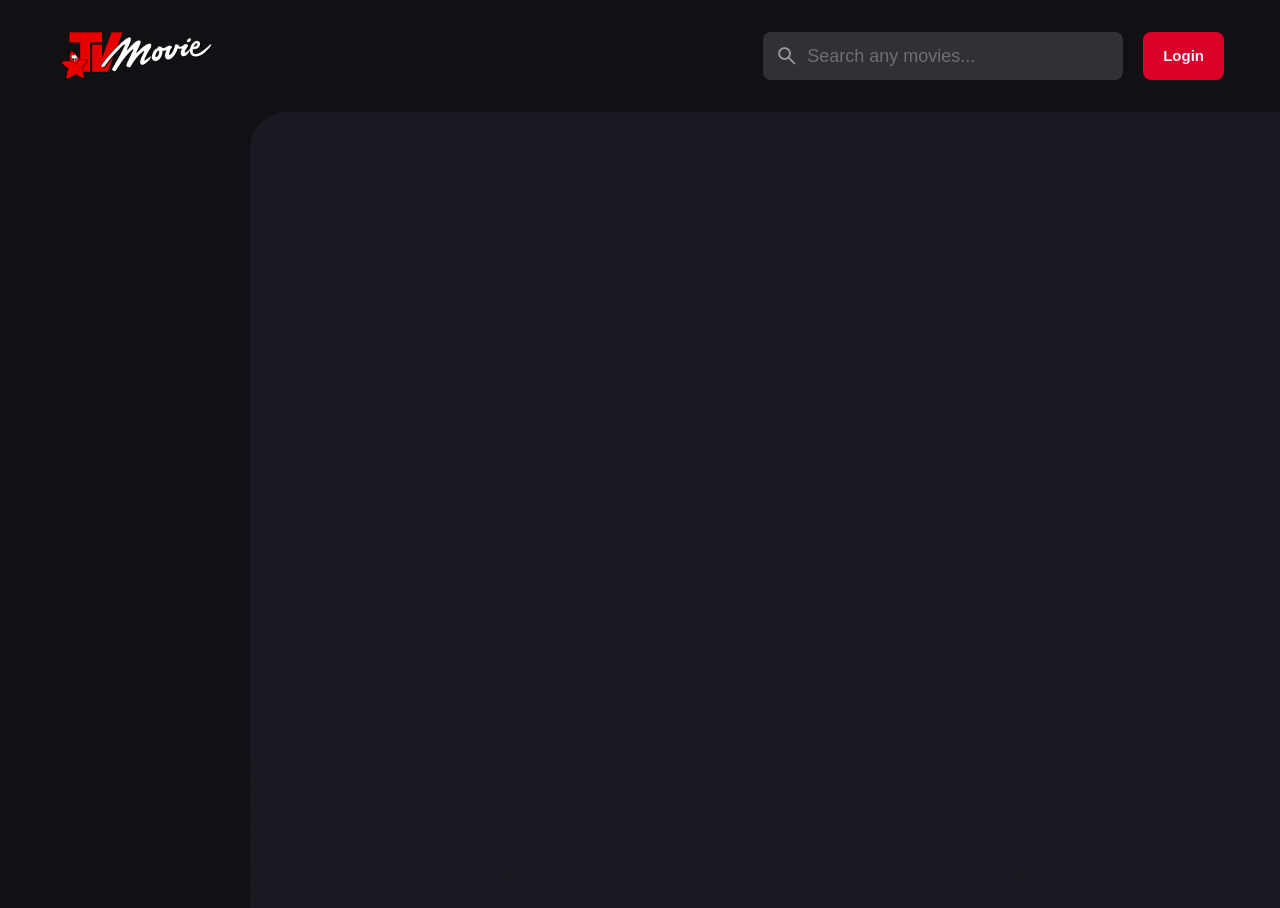
==== public/index.html @ 5474b7fa "Add files via upload" ====
<!DOCTYPE html>
<html lang="en">

<head>
  <meta charset="UTF-8" />
  <meta name="viewport" content="width=device-width, initial-scale=1.0" />
  <title>TV Movie</title>
  <meta name="title" content="Tvflix" />
  <meta name="description" content="Tvflix is a popular movie app." />
  <link rel="shortcut icon" href="./assets/images/tv movie.png" type="image/svg+xml" />
  <link rel="stylesheet" href="./assets/css/style.css" />
  <link rel="stylesheet" href="./assets/css/auth.css" />
  <script src="./assets/js/global.js" defer></script>
  <script src="./assets/js/index.js" type="module"></script>
  <script src="./assets/js/auth.js" type="module"></script>
</head>

<body>
  <!-- Header -->
  <header class="header">
    <a href="./index.html" class="logo">
      <img src="./assets/images/logo2.png" width="140" height="32" alt="Tvflix home" />
    </a>

    <div class="search-box" search-box>
      <div class="search-wrapper" search-wrapper>
        <input type="text" name="search" placeholder="Search any movies..." class="search-field"
          aria-label="search movies" autocomplete="off" search-field />

        <img src="./assets/images/search.png" width="24" height="24" alt="search" class="leading-icon" />
      </div>

      <button class="search-btn" search-toggler>
        <img src="./assets/images/close.png" width="24" height="24" alt="close search box" />
      </button>
    </div>

    <button class="search-btn" search-toggler menu-close>
      <img src="./assets/images/search.png" width="24" height="24" alt="open search box" />
    </button>

    <div class="auth-nav" auth-nav></div>

    <button class="menu-btn" menu-btn menu-toggler>
      <img src="./assets/images/menu.png" class="menu" width="24" height="24" alt="open menu" />
      <img src="./assets/images/menu-close.png" width="24" height="24" alt="close menu" class="close" />
    </button>
  </header>

  <main>
    <!-- Sidebar -->
    <nav class="sidebar" sidebar></nav>

    <div class="overlay" overlay menu-toggler></div>

    <article class="container" page-content></article>

  </main>

</body>

</html>
---- public/assets/css/style.css ----
/* #CUSTOM PROPERTY  */

:root {
  /* Colors */
  --background: hsla(220, 17%, 7%, 1);
  --banner-background: hsla(250, 6%, 20%, 1);
  --white-alpha-20: hsla(0, 0%, 100%, 0.2);
  --on-background: hsla(220, 100%, 95%, 1);
  --on-surface: hsla(250, 100%, 95%, 1);
  --on-surface-variant: hsla(250, 1%, 44%, 1);
  --primary: hsla(349, 100%, 43%, 1);
  --primary-variant: hsla(349, 69%, 51%, 1);
  --rating-color: hsla(44, 100%, 49%, 1);
  --surface: hsla(250, 13%, 11%, 1);
  --text-color: hsla(250, 2%, 59%, 1);
  --white: hsla(0, 0%, 100%, 1);

  /* Gradient Colors */
  --banner-overlay: 90deg, hsl(220, 17%, 7%) 0%, hsla(220, 17%, 7%, 0.5) 100%;
  --bottom-overlay: 180deg, hsla(250, 13%, 11%, 0), hsla(250, 13%, 11%, 1);

  /* Typography */

  /* font-family */
  --ff-dm-sans: "DM Sans", sans-serif;

  /* font Size */
  --fs-heading: 4rem;
  --fs-title-lg: 2.6rem;
  --fs-title: 2rem;
  --fs-body: 1.8rem;
  --fs-button: 1.5rem;
  --fs-label: 1.4rem;

  /* font-weight */
  --weight-bold: 700;

  /* Shadows */
  --shadow-1: 0 1px 4px hsla(0, 0%, 0%, 0.75);
  --shadow-2: 0 2px 4px hsla(350, 100%, 43%, 0.3);

  /* Border Radius */
  --radius-4: 4px;
  --radius-8: 8px;
  --radius-16: 16px;
  --radius-24: 24px;
  --radius-36: 36px;

  /* Transition */
  --transition-short: 250ms ease;
  --transition-long: 500ms ease;
}

/*-----------------------------------*\
  #RESET
\*-----------------------------------*/

*,
*::before,
*::after {
  margin: 0;
  padding: 0;
  box-sizing: border-box;
}

li {
  list-style: none;
}

a,
img,
span,
iframe,
button {
  display: block;
}

a {
  color: inherit;
  text-decoration: none;
}

img {
  height: auto;
}

input,
button {
  background: none;
  border: none;
  font: inherit;
  color: inherit;
}

input {
  width: 100%;
}

button {
  text-align: left;
  cursor: pointer;
}

html {
  font-family: var(--ff-dm-sans);
  font-size: 10px;
  scroll-behavior: smooth;
}

body {
  background-color: var(--background);
  color: var(--on-background);
  font-size: var(--fs-body);
  line-height: 1.5;
}

:focus-visible {
  outline-color: var(--primary-variant);
}

::-webkit-scrollbar {
  width: 8px;
  height: 8px;
}

::-webkit-scrollbar-thumb {
  background-color: var(--banner-background);
  border-radius: var(--radius-8);
}

/*-----------------------------------*\
  #REUSED STYLE
\*-----------------------------------*/

.search-wrapper::before,
.load-more::before {
  content: "";
  width: 20px;
  height: 20px;
  border: 3px solid var(--white);
  border-radius: var(--radius-24);
  border-inline-end-color: transparent;
  animation: loading 500ms linear infinite;
  display: none;
}

.search-wrapper::before {
  position: absolute;
  top: 14px;
  right: 12px;
}

.search-wrapper.searching::before {
  display: block;
}

.load-more {
  background-color: var(--primary-variant);
  margin-inline: auto;
  margin-block: 36px 60px;
}

.load-more:is(:hover, :focus-visible) {
  --primary-variant: hsla(350, 67%, 39%, 1);
}

.load-more.loading::before {
  display: block;
}

@keyframes loading {
  0% {
    transform: rotate(0);
  }
  100% {
    transform: rotate(1turn);
  }
}

.heading,
.title-large,
.title {
  font-weight: var(--weight-bold);
  letter-spacing: 0.5px;
}

.title {
  font-size: var(--fs-title);
}

.heading {
  color: var(--white);
  font-size: var(--fs-heading);
  line-height: 1.2;
}

.title-large {
  font-size: var(--fs-title-lg);
}

.img-cover {
  width: 100%;
  height: 100%;
  object-fit: cover;
}

.meta-list {
  display: flex;
  flex-wrap: wrap;
  justify-content: flex-start;
  align-items: center;
  gap: 12px;
}

.meta-item {
  display: flex;
  align-items: center;
  gap: 4px;
}

.btn {
  color: var(--white);
  font-size: var(--fs-button);
  font-weight: var(--weight-bold);
  max-width: max-content;
  display: flex;
  align-items: center;
  gap: 12px;
  padding-block: 12px;
  padding-inline: 20px 24px;
  border-radius: var(--radius-8);
  transition: var(--transition-short);
}

.card-badge {
  background-color: var(--banner-background);
  color: var(--white);
  font-size: var(--fs-label);
  font-weight: var(--weight-bold);
  padding-inline: 6px;
  border-radius: var(--radius-4);
}

.poster-box {
  background-image: url(../images/poster-bg-icon.png);
  aspect-ratio: 2/3;
}

.poster-box,
.video-card {
  background-repeat: no-repeat;
  background-size: 50px;
  background-position: center;
  background-color: var(--banner-background);
  border-radius: var(--radius-16);
  overflow: hidden;
}

.title-wrapper {
  margin-block-end: 24px;
}

.slider-list {
  margin-inline: -20px;
  overflow-x: overlay;
  padding-block-end: 16px;
  margin-block-end: -16px;
}

.slider-list::-webkit-scrollbar-thumb {
  background-color: transparent;
}

.slider-list:is(:hover, :focus-within)::-webkit-scrollbar-thumb {
  background-color: var(--banner-background);
}

.slider-list::-webkit-scrollbar-button {
  width: 20px;
}

.slider-list .slider-inner {
  position: relative;
  display: flex;
  gap: 16px;
}

.slider-list .slider-inner::before,
.slider-list .slider-inner::after {
  content: "";
  min-width: 4px;
}

.separator {
  width: 4px;
  height: 4px;
  background-color: var(--white-alpha-20);
  border-radius: var(--radius-8);
}

.video-card {
  background-image: url("../images/video-bg-icon.png");
  aspect-ratio: 16/9;
  flex-shrink: 0;
  max-width: 500px;
  width: calc(100% - 40px);
}

.container::after,
.search-modal::after {
  content: "";
  position: fixed;
  bottom: 0;
  left: 0;
  width: 100%;
  height: 150px;
  background-image: linear-gradient(var(--bottom-overlay));
  z-index: 1;
  pointer-events: none;
}

/*-----------------------------------*\
  #HEADER
\*-----------------------------------*/

.header {
  position: relative;
  padding-block: 24px;
  padding-inline: 16px;
  display: flex;
  justify-content: space-between;
  align-items: center;
  gap: 8px;
}

.header .logo {
  margin-inline-end: auto;
}

.search-btn,
.menu-btn {
  padding: 12px;
}

.search-btn {
  background-color: var(--banner-background);
  border-radius: var(--radius-8);
}

.search-btn img {
  opacity: 0.5;
  transition: var(--transition-short);
}

.search-btn:is(:hover, :focus-visible) img {
  opacity: 1;
}

.menu-btn.active .menu,
.menu-btn .close {
  display: none;
}

.menu-btn .menu,
.menu-btn.active .close {
  display: block;
}

.search-box {
  position: absolute;
  top: 0;
  left: 0;
  width: 100%;
  height: 100%;
  background-color: var(--background);
  padding: 24px 16px;
  align-items: center;
  gap: 8px;
  z-index: 1;
  display: none;
}

.search-box.active {
  display: flex;
}

.search-wrapper {
  position: relative;
  flex-grow: 1;
}

.search-field {
  background-color: var(--banner-background);
  height: 48px;
  line-height: 48px;
  padding-inline: 44px 16px;
  outline: none;
  border-radius: var(--radius-8);
  transition: var(--transition-short);
}

.search-field::placeholder {
  color: var(--on-surface-variant);
}

.search-field:hover {
  box-shadow: 0 0 0 2px var(--on-surface-variant);
}

.search-field:focus {
  box-shadow: 0 0 0 2px var(--on-surface);
  padding-inline-start: 16px;
}

.search-wrapper .leading-icon {
  position: absolute;
  top: 50%;
  transform: translateY(-50%);
  left: 12px;
  opacity: 0.5;
  transition: var(--transition-short);
}

.search-wrapper:focus-within .leading-icon {
  opacity: 0;
}

/*-----------------------------------*\
  #SIDEBAR
\*-----------------------------------*/

.sidebar {
  position: absolute;
  background-color: var(--background);
  top: 96px;
  bottom: 0;
  left: -340px;
  max-width: 340px;
  width: 100%;
  border-block-start: 1px solid var(--banner-background);
  overflow-y: overlay;
  z-index: 4;
  visibility: hidden;
  transition: var(--transition-long);
}

.sidebar.active {
  transform: translateX(340px);
  visibility: visible;
}

.sidebar-inner {
  display: grid;
  gap: 20px;
  padding-block: 36px;
}

.sidebar::-webkit-scrollbar-thumb {
  background-color: transparent;
}

.sidebar:is(:hover, :focus-within)::-webkit-scrollbar-thumb {
  background-color: var(--banner-background);
}

.sidebar::-webkit-scrollbar-button {
  height: 16px;
}

.sidebar-list,
.sidebar-footer {
  padding-inline: 36px;
}

.sidebar-link {
  color: var(--on-surface-variant);
  transition: var(--transition-short);
}

.sidebar-link:is(:hover, :focus-visible) {
  color: var(--on-background);
}

.sidebar-list {
  display: grid;
  gap: 8px;
}

.sidebar-list .title {
  margin-block-end: 8px;
}

.sidebar-footer {
  border-block-start: 1px solid var(--banner-background);
  padding-block-start: 28px;
  margin-block-start: 16px;
}

.copyright {
  color: var(--on-surface-variant);
  margin-block-end: 20px;
}

.copyright a {
  display: inline-block;
}

.overlay {
  position: fixed;
  top: 96px;
  left: 0;
  bottom: 0;
  width: 100%;
  background: var(--background);
  opacity: 0;
  pointer-events: none;
  transition: var(--transition-short);
  z-index: 3;
}

.overlay.active {
  opacity: 0.5;
  pointer-events: all;
}

/* Login Button */

.btn-login {
  font-size: var(--fs-button);
  font-weight: var(--weight-bold);
  display: flex;
  justify-content: center;
  align-items: center;
  height: 48px;
  padding: 10px 20px;
  background-color: var(--primary);
  border-radius: var(--radius-8);
  transition: var(--transition-short);
}

/*-----------------------------------*\
  #HOME PAGE
\*-----------------------------------*/

.container {
  position: relative;
  background-color: var(--surface);
  color: var(--on-surface);
  padding: 24px 20px 48px;
  height: calc(100vh - 96px);
  overflow-y: overlay;
  z-index: 1;
}

/* Banner */

.banner {
  position: relative;
  height: 700px;
  border-radius: var(--radius-24);
  overflow: hidden;
}

.banner-slider .slider-item {
  position: absolute;
  top: 0;
  left: 120%;
  width: 100%;
  height: 100%;
  background-color: var(--banner-background);
  opacity: 0;
  visibility: hidden;
  transition: opacity var(--transition-long);
}

.banner-slider .slider-item::before {
  content: "";
  position: absolute;
  inset: 0;
  background-image: linear-gradient(var(--banner-overlay));
}

.banner-slider .active {
  left: 0;
  opacity: 1;
  visibility: visible;
}

.banner-content {
  position: absolute;
  left: 24px;
  right: 24px;
  bottom: 206px;
  z-index: 1;
  color: var(--text-color);
}

.banner :is(.heading, .banner-text) {
  display: -webkit-box;
  -webkit-box-orient: vertical;
  overflow: hidden;
}

.banner .heading {
  -webkit-line-clamp: 3;
  margin-block-end: 16px;
}

.banner .genre {
  margin-block: 12px;
}

.banner-text {
  -webkit-line-clamp: 2;
  margin-block-end: 24px;
}

.banner .btn {
  background-color: var(--primary);
}

.banner .btn:is(:hover, :focus-visible) {
  box-shadow: var(--shadow-2);
}

.slider-control {
  position: absolute;
  bottom: 20px;
  left: 20px;
  right: 0;
  border-radius: var(--radius-16) 0 0 var(--radius-16);
  user-select: none;
  padding: 4px 0 4px 4px;
  overflow-x: auto;
}

.slider-control::-webkit-scrollbar {
  display: none;
}

.container-inner {
  display: flex;
  gap: 12px;
}

.control-inner {
  display: flex;
  gap: 10px;
}

.control-inner::after {
  content: "";
  min-width: 12px;
}

.slider-control .slider-item {
  width: 100px;
  border-radius: var(--radius-8);
  flex-shrink: 0;
  filter: brightness(0.4);
}

.slider-control .active {
  filter: brightness(1);
  box-shadow: var(--shadow-1);
}

/* Movie List */

.movie-list {
  padding-block-start: 32px;
}

.movie-card {
  position: relative;
  min-width: 200px;
}

.movie-card .card-banner {
  width: 200px;
}

.movie-card .title {
  width: 100%;
  white-space: nowrap;
  text-overflow: ellipsis;
  overflow: hidden;
  margin-block: 8px 4px;
}

.movie-card .meta-list {
  justify-content: space-between;
}

.movie-card .card-btn {
  position: absolute;
  inset: 0;
}

/*-----------------------------------*\
  #DETAIL PAGE
\*-----------------------------------*/

.backdrop-image {
  position: absolute;
  top: 0;
  left: 0;
  width: 100%;
  height: 600px;
  background-repeat: no-repeat;
  background-size: cover;
  background-position: center;
  z-index: -1;
}

.backdrop-image::after {
  content: "";
  position: absolute;
  inset: 0;
  background-image: linear-gradient(
    0deg,
    hsla(250, 13%, 11%, 1),
    hsla(250, 13%, 11%, 0.9)
  );
}

.movie-detail .movie-poster {
  max-width: 300px;
  width: 100%;
}

.movie-detail .heading {
  margin-block: 24px 12px;
}

.movie-detail :is(.meta-list, .genre) {
  color: var(--text-color);
}

.movie-detail .genre {
  margin-block: 12px 16px;
}

.detail-list {
  margin-block: 24px 32px;
}

.movie-detail .list-item {
  display: flex;
  align-items: flex-start;
  gap: 8px;
  margin-block-end: 12px;
}

.movie-detail .list-name {
  color: var(--text-color);
  min-width: 112px;
}

/*-----------------------------------*\
  #MOVIE LIST PAGE
\*-----------------------------------*/

.genre-list .title-wrapper {
  margin-block-end: 56px;
}

.grid-list {
  display: grid;
  grid-template-columns: repeat(auto-fill, minmax(200px, 1fr));
  column-gap: 16px;
  row-gap: 20px;
}

:is(.genre-list, .search-modal) :is(.movie-card, .card-banner) {
  width: 100%;
}

/*-----------------------------------*\
  #SEARCH MODAL
\*-----------------------------------*/

.search-modal {
  position: fixed;
  top: 96px;
  left: 0;
  bottom: 0;
  width: 100%;
  background-color: var(--surface);
  padding: 50px 24px;
  overflow-y: overlay;
  z-index: 4;
  display: none;
}

.search-modal.active {
  display: block;
}

.search-modal .label {
  color: var(--primary-variant);
  font-weight: var(--weight-bold);
  margin-block-end: 8px;
}

/*-----------------------------------*\
  #MEDIA QUERIES
\*-----------------------------------*/

@media only screen and (max-width: 600px) {
  .logo img {
    height: 32px;
  }

  .search-btn {
    height: 44px;
  }

  .btn-login {
    font-size: 1.2rem;
    padding: 9px;
    height: 44px;
  }
}

/* Responsive for larger than 575px screen */

@media (min-width: 575px) {
  /* Home Page */
  .banner-content {
    right: auto;
    max-width: 500px;
  }

  .slider-control {
    left: calc(100% - 400px);
  }

  /* Detail Page */

  .detail-content {
    max-width: 750px;
  }
}

/* Responsive for larger than 768px screen */
@media (min-width: 768px) {
  /* custom property */

  :root {
    /* gradient color */
    --banner-overlay: 90deg, hsl(220, 17%, 7%) 0%, hsla(220, 17%, 7%, 0) 100%;

    /* font size */
    --fs-heading: 5.4rem;
  }

  /* Home Page */
  .container {
    padding-inline: 24px;
  }

  .slider-list {
    margin-inline: -24px;
  }

  .search-btn {
    display: none;
  }

  .search-box {
    all: unset;
    display: block;
    width: 360px;
  }

  .banner {
    height: 600px;
  }

  .banner-content {
    bottom: 50%;
    transform: translateY(50%);
    left: 50px;
  }

  /* movie detail page */
  .movie-detail {
    display: flex;
    align-items: flex-start;
    gap: 40px;
  }

  .movie-detail .detail-box {
    flex-grow: 1;
  }
  .movie-detail .movie-poster {
    flex-shrink: 0;
    position: sticky;
    top: 0;
  }

  .movie-detail .slider-list {
    margin-inline-start: 0;
    border-radius: var(--radius-16) 0 0 var(--radius-16);
  }

  .movie-detail .slider-inner::before {
    display: none;
  }
}

/* Responsive for larger than 1200px screen */
@media (min-width: 1200px) {
  /* home page */
  .header {
    padding: 28px 56px;
  }

  .logo img {
    width: 160px;
  }

  .menu-btn,
  .overlay {
    display: none;
  }

  main {
    display: grid;
    grid-template-columns: 250px 1fr;
  }

  .sidebar {
    position: static;
    visibility: visible;
    border-block-start: 0;
    height: calc(100vh - 104px);
  }

  .sidebar.active {
    transform: none;
  }

  .sidebar-list,
  .sidebar-footer {
    padding-inline: 56px;
  }

  .container {
    height: calc(100vh - 104px);
    border-top-left-radius: var(--radius-36);
  }

  .banner-content {
    left: 50px;
  }

  .search-modal {
    top: 104px;
    padding: 60px;
  }

  /* Movie Detail Page */
  .backdrop-image {
    border-top-left-radius: var(--radius-36);
  }
}
---- public/assets/css/auth.css ----
/*-----------------------------------*\
  #AUTH NAV (header, all pages)
\*-----------------------------------*/

.auth-nav {
  display: flex;
  align-items: center;
  gap: 12px;
  margin-inline-start: 12px;
}

.auth-greeting {
  color: var(--on-surface);
  font-size: var(--fs-label);
  white-space: nowrap;
}

/*-----------------------------------*\
  #AUTH PAGES (login / register)
\*-----------------------------------*/

.auth-page {
  min-height: 100vh;
  display: flex;
  align-items: center;
  justify-content: center;
  padding: 40px 16px;
  background-color: var(--background);
}

.auth-card {
  width: 100%;
  max-width: 400px;
  background-color: var(--surface);
  border-radius: var(--radius-16);
  padding: 32px 28px;
  box-shadow: var(--shadow-1);
}

.auth-card .logo {
  display: block;
  margin: 0 auto 24px;
  width: 140px;
}

.auth-title {
  color: var(--on-surface);
  font-size: var(--fs-title);
  font-weight: var(--weight-bold);
  text-align: center;
  margin-bottom: 24px;
}

.form-field {
  margin-bottom: 18px;
}

.form-field label {
  display: block;
  color: var(--text-color);
  font-size: var(--fs-label);
  margin-bottom: 6px;
}

.form-field input {
  width: 100%;
  background-color: var(--banner-background);
  border: 1px solid var(--white-alpha-20);
  border-radius: var(--radius-8);
  padding: 10px 14px;
  color: var(--on-surface);
  font-size: var(--fs-label);
  font-family: var(--ff-dm-sans);
}

.form-field input:focus {
  outline: 2px solid var(--primary);
}

.auth-submit {
  width: 100%;
  justify-content: center;
  margin-top: 8px;
  border: none;
  cursor: pointer;
}

.form-error {
  color: var(--primary-variant);
  font-size: var(--fs-label);
  margin-top: 12px;
  text-align: center;
  min-height: 20px;
}

.auth-switch {
  margin-top: 20px;
  text-align: center;
  color: var(--text-color);
  font-size: var(--fs-label);
}

.auth-switch a {
  color: var(--primary-variant);
  font-weight: var(--weight-bold);
}

/*-----------------------------------*\
  #COMMENTS (movie detail page)
\*-----------------------------------*/

.comments-section {
  padding-block: 40px;
}

.comment-form {
  margin-block-end: 24px;
}

.comment-input {
  width: 100%;
  min-height: 90px;
  resize: vertical;
  background-color: var(--banner-background);
  border: 1px solid var(--white-alpha-20);
  border-radius: var(--radius-8);
  padding: 12px 14px;
  color: var(--on-surface);
  font-family: var(--ff-dm-sans);
  font-size: var(--fs-label);
  margin-bottom: 12px;
}

.comment-input:focus {
  outline: 2px solid var(--primary);
}

.comment-submit {
  border: none;
  cursor: pointer;
}

.comment-error {
  color: var(--primary-variant);
  font-size: var(--fs-label);
  margin-top: 8px;
}

.comment-login-prompt {
  color: var(--text-color);
  font-size: var(--fs-label);
  margin-bottom: 20px;
}

.comment-login-prompt a {
  color: var(--primary-variant);
  font-weight: var(--weight-bold);
}

.comment-item {
  background-color: var(--surface);
  border-radius: var(--radius-8);
  padding: 14px 18px;
  margin-bottom: 14px;
}

.comment-header {
  display: flex;
  justify-content: space-between;
  gap: 12px;
  margin-bottom: 8px;
}

.comment-username {
  color: var(--on-surface);
  font-weight: var(--weight-bold);
  font-size: var(--fs-label);
}

.comment-date {
  color: var(--text-color);
  font-size: 1.2rem;
  white-space: nowrap;
}

.comment-content {
  color: var(--text-color);
  font-size: var(--fs-label);
  line-height: 1.5;
  word-wrap: break-word;
}

.no-comments {
  color: var(--text-color);
  font-size: var(--fs-label);
}
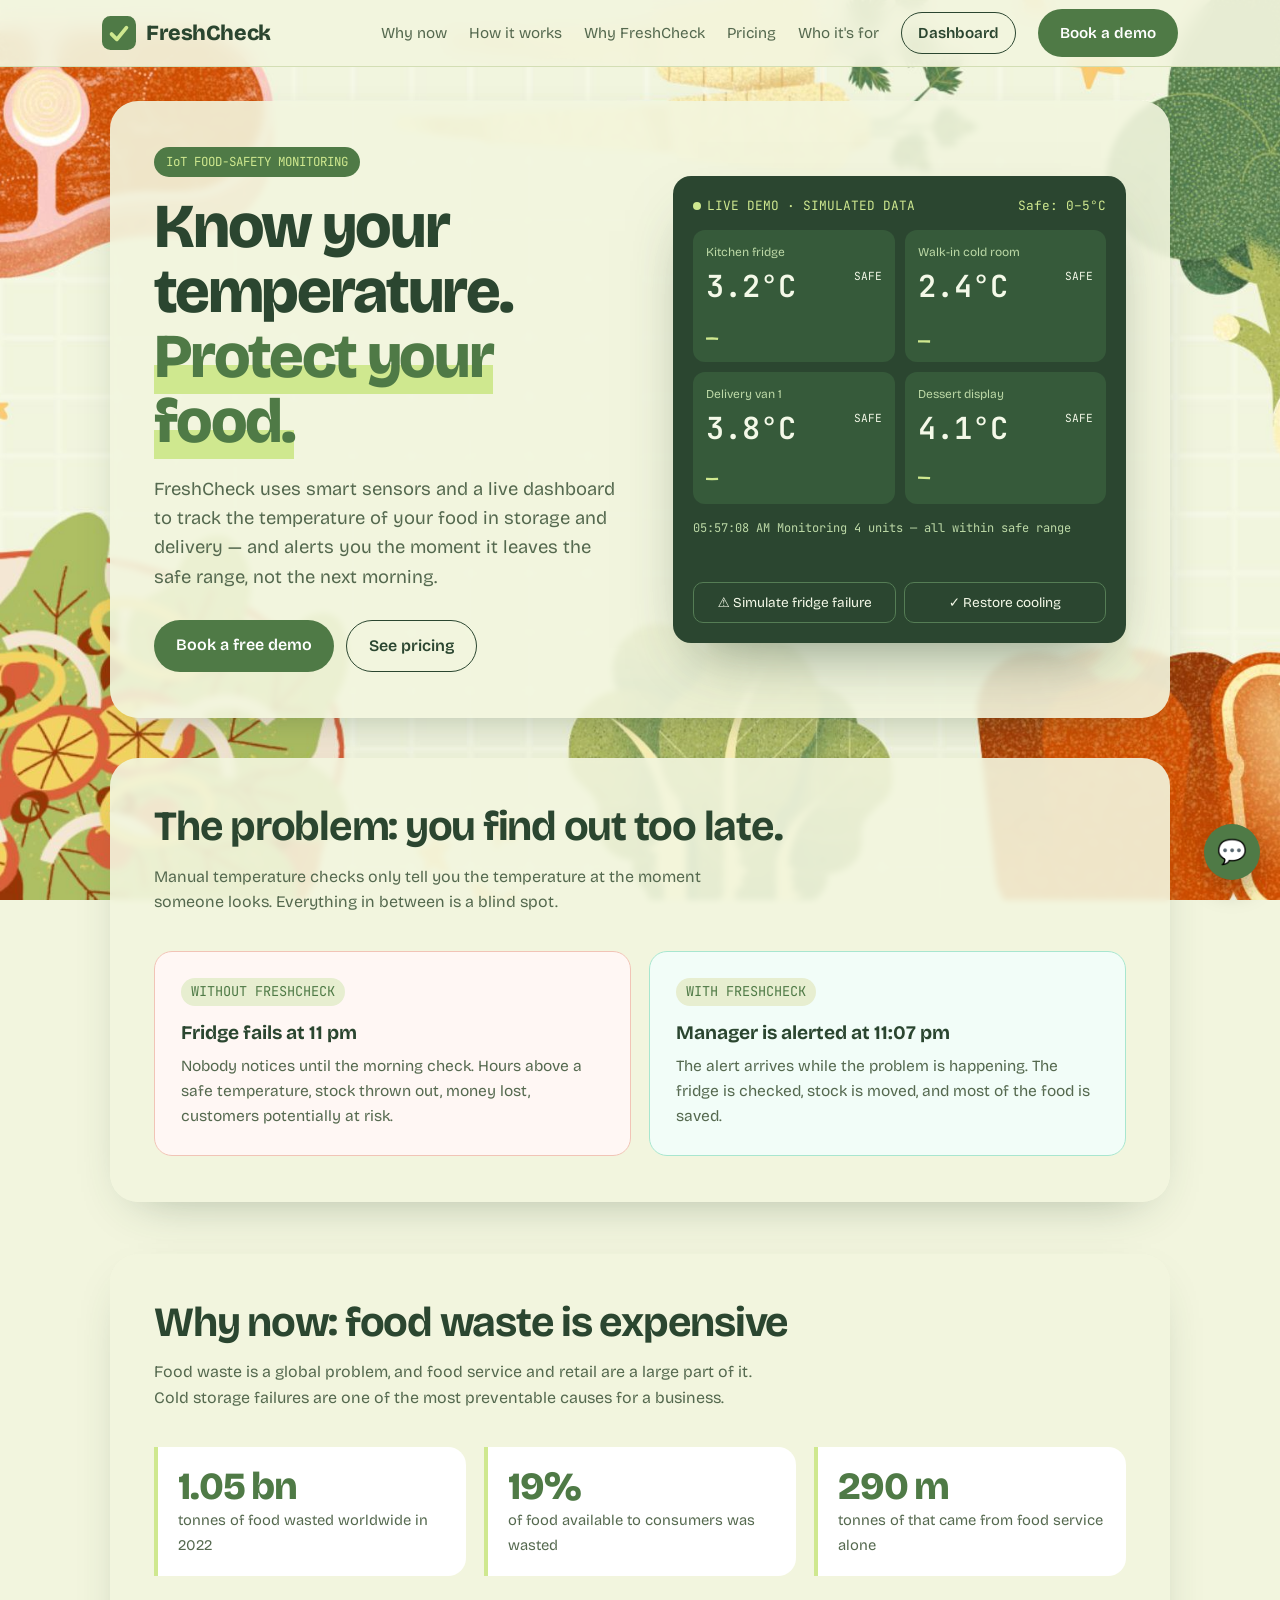
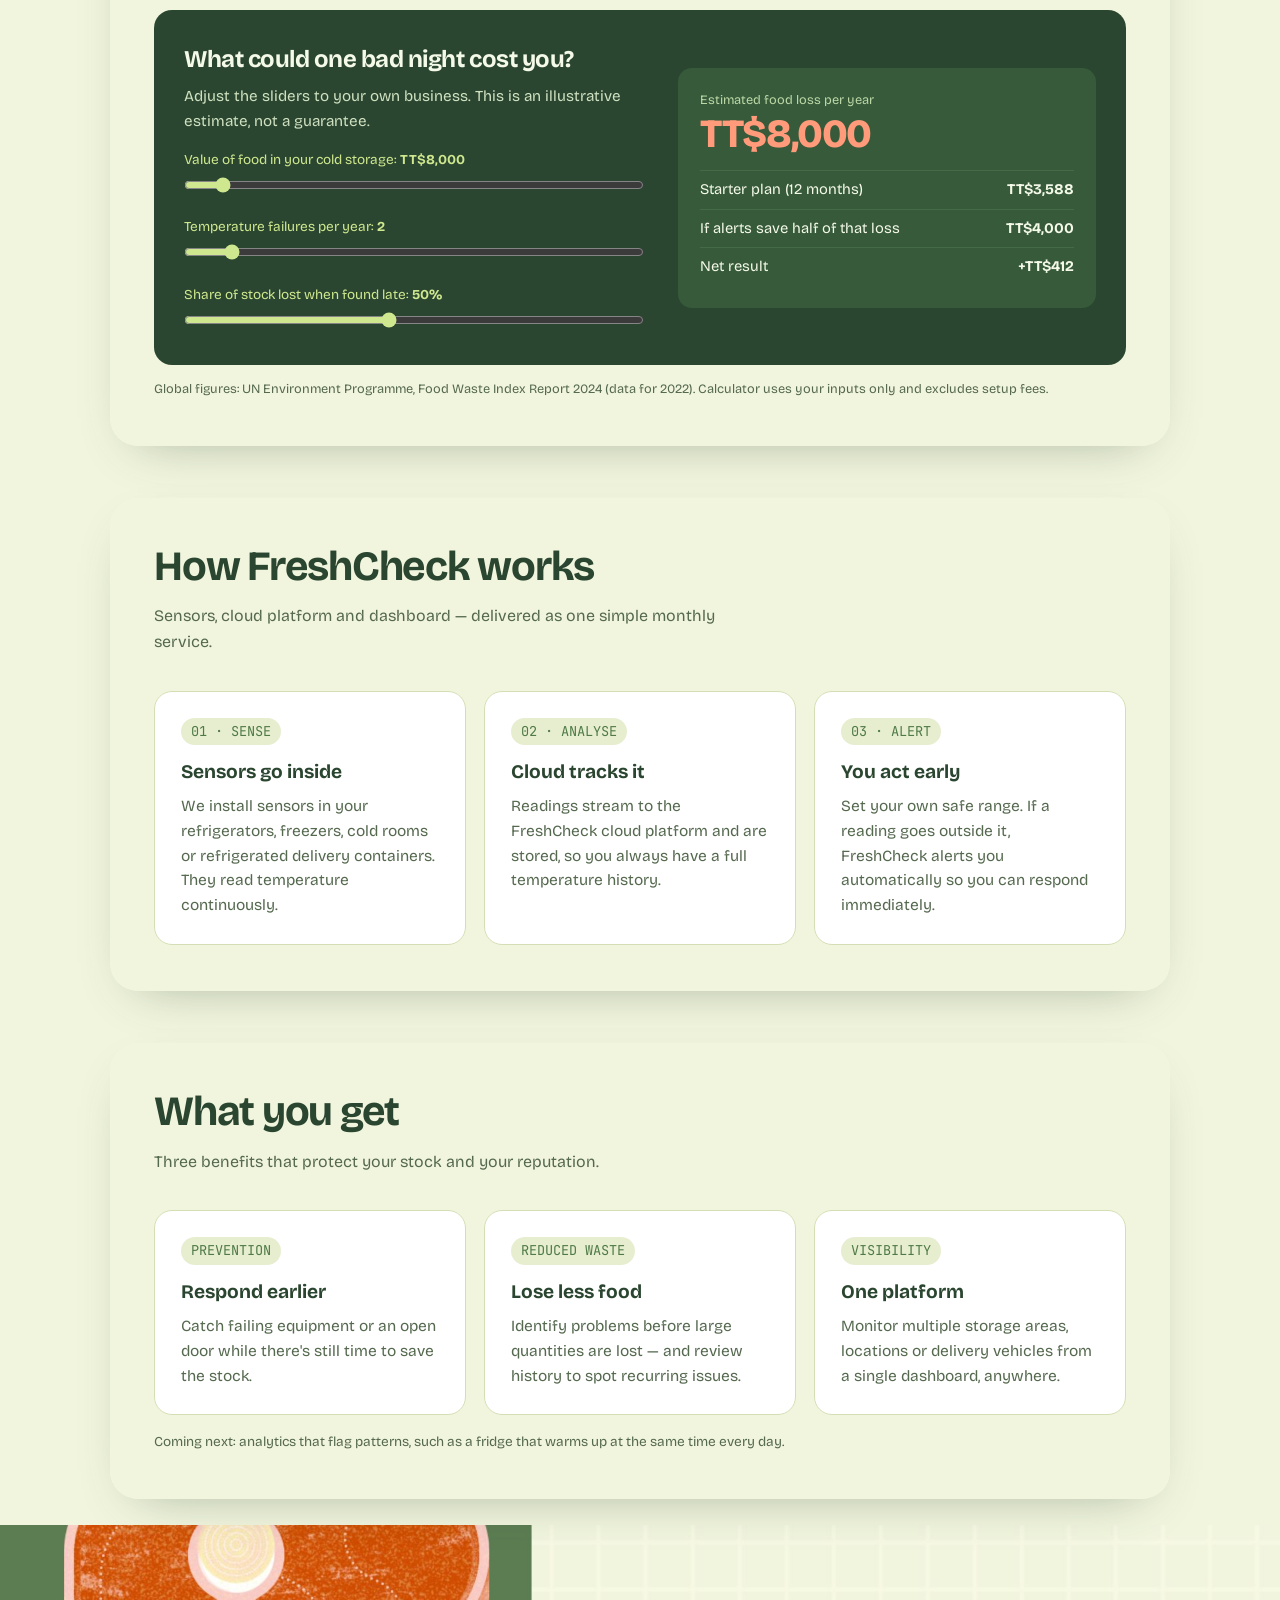
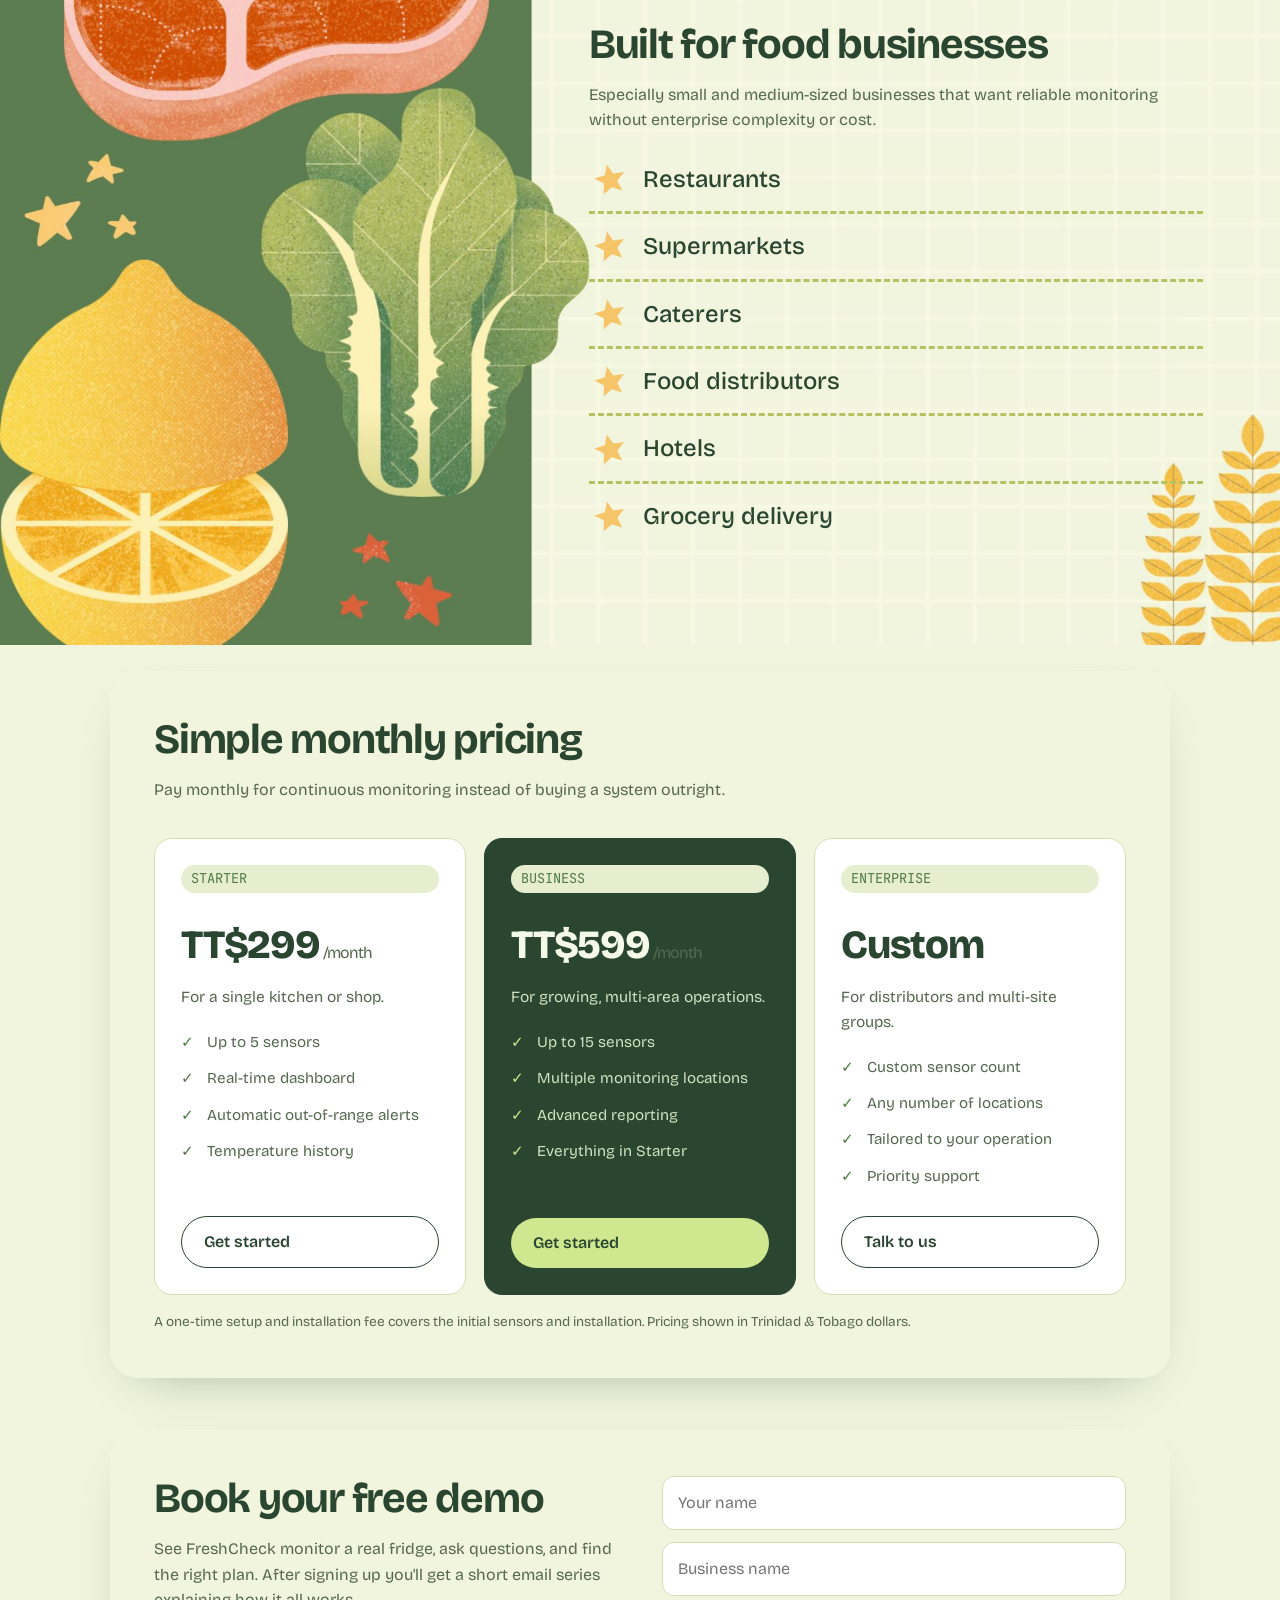
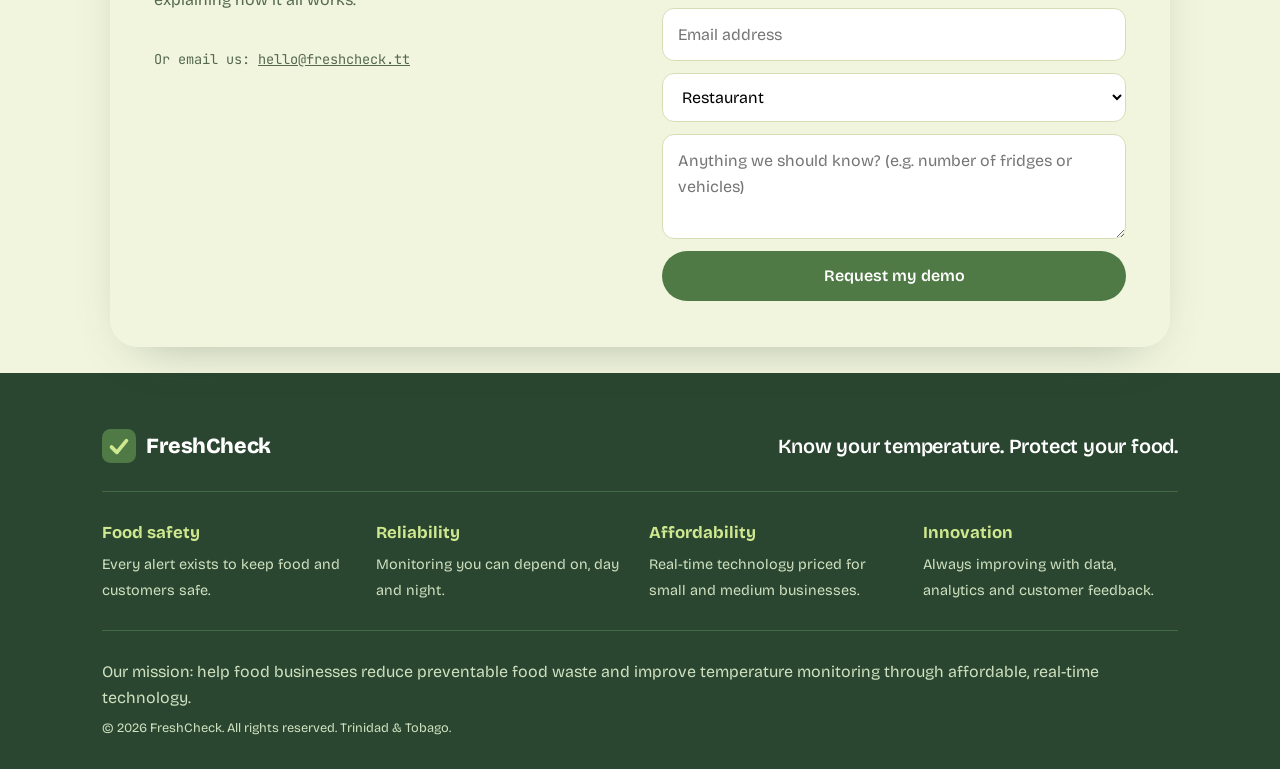
==== commit b06fe13e: "Add files via upload" ====
--- a/public/index.html
+++ b/public/index.html
@@ -1,62 +1,502 @@
-<!DOCTYPE html>
-<html lang="en">
-
-<head>
-  <meta charset="UTF-8" />
-  <meta name="viewport" content="width=device-width, initial-scale=1.0" />
-  <title>TV Movie</title>
-  <meta name="title" content="Tvflix" />
-  <meta name="description" content="Tvflix is a popular movie app." />
-  <link rel="shortcut icon" href="./assets/images/tv movie.png" type="image/svg+xml" />
-  <link rel="stylesheet" href="./assets/css/style.css" />
-  <link rel="stylesheet" href="./assets/css/auth.css" />
-  <script src="./assets/js/global.js" defer></script>
-  <script src="./assets/js/index.js" type="module"></script>
-  <script src="./assets/js/auth.js" type="module"></script>
-</head>
-
-<body>
-  <!-- Header -->
-  <header class="header">
-    <a href="./index.html" class="logo">
-      <img src="./assets/images/logo2.png" width="140" height="32" alt="Tvflix home" />
-    </a>
-
-    <div class="search-box" search-box>
-      <div class="search-wrapper" search-wrapper>
-        <input type="text" name="search" placeholder="Search any movies..." class="search-field"
-          aria-label="search movies" autocomplete="off" search-field />
-
-        <img src="./assets/images/search.png" width="24" height="24" alt="search" class="leading-icon" />
-      </div>
-
-      <button class="search-btn" search-toggler>
-        <img src="./assets/images/close.png" width="24" height="24" alt="close search box" />
-      </button>
-    </div>
-
-    <button class="search-btn" search-toggler menu-close>
-      <img src="./assets/images/search.png" width="24" height="24" alt="open search box" />
-    </button>
-
-    <div class="auth-nav" auth-nav></div>
-
-    <button class="menu-btn" menu-btn menu-toggler>
-      <img src="./assets/images/menu.png" class="menu" width="24" height="24" alt="open menu" />
-      <img src="./assets/images/menu-close.png" width="24" height="24" alt="close menu" class="close" />
-    </button>
-  </header>
-
-  <main>
-    <!-- Sidebar -->
-    <nav class="sidebar" sidebar></nav>
-
-    <div class="overlay" overlay menu-toggler></div>
-
-    <article class="container" page-content></article>
-
-  </main>
-
-</body>
-
-</html>+<!DOCTYPE html>
+<html lang="en">
+<head>
+<meta charset="utf-8">
+<meta name="viewport" content="width=device-width, initial-scale=1">
+<title>FreshCheck — Know your temperature. Protect your food.</title>
+<meta name="description" content="FreshCheck is a subscription IoT temperature-monitoring service for restaurants, supermarkets, caterers and distributors in Trinidad & Tobago. Real-time alerts, temperature history, one dashboard.">
+<link rel="icon" href="/favicon.svg" type="image/svg+xml">
+<link rel="preload" as="image" href="img/bg-hero.jpg">
+<link rel="preconnect" href="https://fonts.googleapis.com">
+<link rel="preconnect" href="https://fonts.gstatic.com" crossorigin>
+<link href="https://fonts.googleapis.com/css2?family=Bricolage+Grotesque:opsz,wght@12..96,400;12..96,600;12..96,800&family=JetBrains+Mono:wght@400;600&display=swap" rel="stylesheet">
+<style>
+:root{--ink:#2b4630;--deep:#4f7a46;--mint:#cfe88f;--ice:#e7eed0;--paper:#f2f5de;--mut:#55694f;--warn:#e4572e;--line:#d3deb4;--r:18px}
+*{box-sizing:border-box;margin:0}
+html{scroll-behavior:smooth}
+body{font-family:'Bricolage Grotesque',system-ui,sans-serif;color:var(--ink);background:var(--paper);line-height:1.6}
+a{color:inherit}
+.wrap{max-width:1120px;margin:0 auto;padding:0 22px}
+.mono{font-family:'JetBrains Mono',monospace}
+nav{position:sticky;top:0;z-index:20;background:rgba(242,245,222,.92);backdrop-filter:blur(8px);border-bottom:1px solid var(--line)}
+nav .wrap{display:flex;align-items:center;justify-content:space-between;height:66px}
+.logo{display:flex;align-items:center;gap:10px;font-weight:800;font-size:1.35rem;text-decoration:none;letter-spacing:-.02em}
+.logo svg{width:34px;height:34px}
+.links{display:flex;gap:22px;align-items:center;font-size:.95rem}
+.links a{text-decoration:none;color:var(--mut)}.links a:hover{color:var(--ink)}
+.btn{white-space:nowrap;display:inline-block;background:var(--deep);color:#fff!important;padding:12px 22px;border-radius:99px;font-weight:600;text-decoration:none;border:0;cursor:pointer;font:inherit;font-weight:600;transition:.2s}
+.btn:hover{background:var(--ink);transform:translateY(-1px)}
+.btn.alt{background:transparent;color:var(--ink)!important;border:1.5px solid var(--ink)}
+.btn.alt:hover{background:var(--ink);color:#fff!important}
+.hero{padding:34px 14px 14px}
+.hero .wrap{display:grid;grid-template-columns:1.05fr 1fr;gap:44px;align-items:center}
+.tag{display:inline-block;background:var(--deep);color:var(--mint);font-size:.78rem;padding:5px 12px;border-radius:99px;margin-bottom:18px}
+h1{font-size:clamp(2.3rem,5vw,3.9rem);line-height:1.04;letter-spacing:-.035em;font-weight:800}
+h1 em{font-style:normal;color:var(--deep);background:linear-gradient(transparent 62%,var(--mint) 62%)}
+.hero p.lead{font-size:1.15rem;color:var(--mut);margin:20px 0 28px;max-width:34em}
+.cta{display:flex;gap:12px;flex-wrap:wrap}
+.panel{background:var(--ink);color:#f4f9e8;border-radius:var(--r);padding:20px;box-shadow:0 30px 60px -25px rgba(43,70,48,.55)}
+.panel h3{font-size:.8rem;font-weight:400;color:var(--mint);display:flex;justify-content:space-between}
+.live::before{content:"";display:inline-block;width:8px;height:8px;border-radius:50%;background:var(--mint);margin-right:6px;animation:p 1.4s infinite}
+@keyframes p{50%{opacity:.25}}
+.units{display:grid;grid-template-columns:1fr 1fr;gap:10px;margin:14px 0}
+.unit{background:#365a3a;border-radius:12px;padding:12px;border:1.5px solid transparent;transition:.3s}
+.unit.bad{border-color:var(--warn);background:#4a1f14}
+.unit small{color:#bcd8a6;font-size:.75rem;display:block}
+.unit b{font-size:1.9rem;font-weight:600}
+.unit .st{font-size:.7rem;float:right;margin-top:6px}
+.unit svg{width:100%;height:34px;display:block;margin-top:4px}
+.unit svg polyline{fill:none;stroke:var(--mint);stroke-width:2}
+.unit.bad svg polyline{stroke:#ff9a7a}
+#log{font-size:.75rem;color:#bcd8a6;min-height:54px;max-height:54px;overflow:hidden}
+#log div{padding:1px 0}#log .a{color:#ff9a7a}
+.panel .row{display:flex;gap:8px;margin-top:10px}
+.panel button{flex:1;background:transparent;color:#f4f9e8;border:1px solid #557d55;border-radius:10px;padding:9px;font:inherit;font-size:.85rem;cursor:pointer}
+.panel button:hover{background:#365a3a}
+section{padding:26px 14px}
+h2{font-size:clamp(1.8rem,3.5vw,2.6rem);letter-spacing:-.03em;line-height:1.1;margin-bottom:14px}
+.sub{color:var(--mut);max-width:38em;margin-bottom:36px}
+.grid3{display:grid;grid-template-columns:repeat(3,1fr);gap:18px}
+.card{background:#fff;border:1px solid var(--line);border-radius:var(--r);padding:26px}
+.card .n{font-family:'JetBrains Mono',monospace;color:var(--deep);font-size:.85rem;background:var(--ice);display:inline-block;padding:3px 10px;border-radius:99px;margin-bottom:12px}
+.card h3{font-size:1.2rem;margin-bottom:6px}.card p{color:var(--mut);font-size:.97rem}
+
+.story{display:grid;grid-template-columns:1fr 1fr;gap:18px}
+.story .card.bad{border-color:#f1c4b6;background:#fff7f4}
+.story .card.good{border-color:#a8e6cf;background:#f2fdf8}
+.plans{align-items:stretch}
+.plan{display:flex;flex-direction:column}
+.plan.pop{background:var(--ink);color:#f4f9e8;border-color:var(--ink)}
+.plan.pop p,.plan.pop li{color:#cfe1c0}
+.price{font-size:2.5rem;font-weight:800;letter-spacing:-.03em;margin:8px 0}
+.price small{font-size:1rem;font-weight:400;color:var(--mut)}
+.plan ul{list-style:none;padding:0;margin:14px 0 22px;flex:1}
+.plan li{padding:6px 0 6px 26px;position:relative;color:var(--mut);font-size:.95rem}
+.plan li::before{content:"✓";position:absolute;left:0;color:var(--deep);font-weight:800}
+.plan.pop li::before{color:var(--mint)}
+.plan.pop .btn{background:var(--mint);color:var(--ink)!important}
+.note{font-size:.85rem;color:var(--mut);margin-top:16px}
+#bg{position:fixed;inset:0;z-index:-1;background:var(--paper)}
+.bgl{position:absolute;inset:0;background-size:cover;background-position:center;background-repeat:no-repeat;opacity:0;transition:opacity .9s ease}
+.bgl.on{opacity:1}
+.bgl[data-k=a]{background-image:url(img/bg-hero.jpg)}
+.bgl[data-k=b]{background-image:url(img/bg-problem.jpg)}
+.hero>.wrap,section>.wrap{max-width:1060px;background:rgba(242,245,222,.9);backdrop-filter:blur(3px);-webkit-backdrop-filter:blur(3px);border-radius:28px;padding:46px 44px;box-shadow:0 18px 50px -28px rgba(43,70,48,.45)}
+#who{padding:0;background:var(--paper) url(img/bg-who.jpg) center/cover no-repeat;aspect-ratio:16/9;display:flex;align-items:center}
+.split-in{margin-left:46%;width:48%;padding:20px 0}
+.starlist{list-style:none;padding:0;margin:0}
+.starlist li{display:flex;align-items:center;gap:16px;padding:13px 4px;font-size:clamp(1rem,1.9vw,1.5rem);font-weight:500;border-bottom:3px dashed #b5c261}
+.starlist li:last-child{border-bottom:0}
+.starlist li::before{content:"";flex:0 0 34px;height:34px;background:url("data:image/svg+xml,%3Csvg xmlns='http://www.w3.org/2000/svg' viewBox='0 0 24 24'%3E%3Cpath fill='%23f6c56a' d='M12 1.5l3 7.2 7.7.6-5.9 5 1.9 7.5L12 17.9 5.3 21.8l1.9-7.5-5.9-5 7.7-.6z' transform='rotate(-12 12 12)'/%3E%3C/svg%3E") center/contain no-repeat}
+form{display:grid;gap:12px;max-width:520px}
+input,select,textarea{width:100%;padding:13px 15px;border:1.5px solid var(--line);border-radius:12px;font:inherit;background:#fff}
+input:focus,select:focus,textarea:focus{outline:2px solid var(--mint);border-color:var(--deep)}
+#ok{display:none;background:#e0fbef;border:1px solid #a8e6cf;padding:14px;border-radius:12px}
+.stats{display:grid;grid-template-columns:repeat(3,1fr);gap:18px;margin-bottom:34px}
+.stat{border-left:4px solid var(--mint);background:#fff;padding:18px 20px;border-radius:0 var(--r) var(--r) 0}
+.stat b{display:block;font-size:2.4rem;font-weight:800;letter-spacing:-.03em;color:var(--deep);line-height:1.1}
+.stat span{font-size:.92rem;color:var(--mut)}
+.calc{background:var(--ink);color:#f4f9e8;border-radius:var(--r);padding:30px;display:grid;grid-template-columns:1.1fr 1fr;gap:34px}
+.calc h3{font-size:1.5rem;letter-spacing:-.02em;margin-bottom:6px}
+.calc p{color:#cfe1c0;font-size:.95rem}
+.calc label{display:block;font-size:.85rem;color:var(--mint);margin-top:16px}
+.calc input[type=number]{background:#365a3a;border-color:#557d55;color:#fff;margin-top:4px}
+.calc input[type=range]{padding:0;border:0;accent-color:var(--mint);margin-top:6px}
+.res{background:#365a3a;border-radius:14px;padding:22px;align-self:center}
+.res small{color:#bcd8a6;display:block;font-size:.8rem}
+.res .big{font-size:2.5rem;font-weight:800;letter-spacing:-.03em;color:#ff9a7a;line-height:1.1;margin:2px 0 14px}
+.res .big.ok{color:var(--mint)}
+.res .line{display:flex;justify-content:space-between;padding:7px 0;border-top:1px solid #456b46;font-size:.92rem}
+.src{font-size:.8rem;color:var(--mut);margin-top:14px}
+#formErr,#pwErr,#loginErr,#resetErr{display:none;background:#fff1ec;border:1px solid #f1c4b6;padding:14px;border-radius:12px}
+.hp{position:absolute;left:-9999px}
+.demo-grid{display:grid;grid-template-columns:1fr 1fr;gap:44px;align-items:start}
+footer{background:var(--ink);color:#cfe1c0;padding:56px 0 30px}
+footer .vals{display:grid;grid-template-columns:repeat(4,1fr);gap:18px;margin:28px 0;padding:28px 0;border-top:1px solid #456b46;border-bottom:1px solid #456b46}
+footer .vals b{color:var(--mint);display:block;font-size:1.05rem;margin-bottom:4px}
+footer .vals span{font-size:.9rem}
+footer .top{display:flex;justify-content:space-between;gap:24px;flex-wrap:wrap;align-items:center}
+footer .logo{color:#fff}
+.slogan{font-size:1.25rem;color:#fff;font-weight:600;letter-spacing:-.01em}
+.small{font-size:.8rem;margin-top:8px}
+#chatBtn{position:fixed;right:20px;bottom:20px;z-index:30;width:56px;height:56px;border-radius:50%;background:var(--deep);color:#fff;border:0;font-size:1.5rem;cursor:pointer;box-shadow:0 10px 24px rgba(0,0,0,.25)}
+#chat{position:fixed;right:20px;bottom:88px;z-index:30;width:320px;max-width:calc(100vw - 40px);background:#fff;border:1px solid var(--line);border-radius:var(--r);box-shadow:0 20px 50px rgba(43,70,48,.3);display:none;overflow:hidden}
+#chat header{background:var(--deep);color:#fff;padding:12px 16px;font-weight:600;display:flex;justify-content:space-between;align-items:center}
+#chatX{background:none;border:0;color:#fff;font-size:1.4rem;line-height:1;cursor:pointer;padding:0 2px}
+#msgs{height:220px;overflow:auto;padding:12px;font-size:.9rem;display:flex;flex-direction:column;gap:8px}
+#msgs div{padding:8px 12px;border-radius:12px;max-width:88%}
+#msgs .bot{background:var(--ice)}#msgs .me{background:var(--deep);color:#fff;align-self:flex-end}
+#qs{display:flex;flex-wrap:wrap;gap:6px;padding:0 12px 12px}
+#qs button{border:1px solid var(--deep);background:#fff;border-radius:99px;padding:5px 11px;font:inherit;font-size:.78rem;cursor:pointer}
+#qs button:hover{background:var(--ice)}
+@media(max-width:860px){.hero>.wrap,section>.wrap{padding:28px 20px;background:rgba(242,245,222,.95)}#who{aspect-ratio:auto;background-size:auto 230px;background-position:left top;padding:230px 14px 26px}.split-in{margin:0;width:100%;background:rgba(242,245,222,.95);border-radius:22px;padding:24px 20px}.stats,.calc{grid-template-columns:1fr}.hero .wrap,.demo-grid,.grid3,.story{grid-template-columns:1fr}footer .vals{grid-template-columns:1fr 1fr}.links a:not(.btn){display:none}.links a.btn:not(#navDash){display:none}}
+@media(prefers-reduced-motion:reduce){.bgl{transition:none}*{animation:none!important;scroll-behavior:auto!important}}
+#auth{display:none;position:fixed;inset:0;z-index:50;background:rgba(20,30,20,.62);align-items:center;justify-content:center;padding:20px}
+#auth.on{display:flex}
+#auth .box{background:#fff;border-radius:var(--r);padding:30px;width:100%;max-width:400px;position:relative;display:grid;gap:12px}
+#auth h3{font-size:1.4rem;letter-spacing:-.02em}#auth p{color:var(--mut);font-size:.92rem}
+#authX{position:absolute;right:14px;top:10px;background:none;border:0;font-size:1.6rem;cursor:pointer;color:var(--mut)}
+#pwForm h3{font-size:1.35rem;letter-spacing:-.02em}
+</style>
+</head>
+<body>
+<div id="bg" aria-hidden="true"><div class="bgl on" data-k="a"></div><div class="bgl" data-k="b"></div></div>
+
+<nav><div class="wrap">
+  <a href="#" class="logo" aria-label="FreshCheck home">
+    <svg viewBox="0 0 64 64"><rect width="64" height="64" rx="16" fill="#4f7a46"/><path d="M18 34l10 10 18-22" fill="none" stroke="#cfe88f" stroke-width="7" stroke-linecap="round" stroke-linejoin="round"/></svg>
+    FreshCheck
+  </a>
+  <div class="links">
+    <a href="#why-now">Why now</a><a href="#how">How it works</a><a href="#why">Why FreshCheck</a><a href="#pricing">Pricing</a><a href="#who">Who it's for</a>
+    <a class="btn alt" id="navDash" href="/dashboard" style="padding:8px 16px">Dashboard</a><a class="btn" href="#demo">Book a demo</a>
+  </div>
+</div></nav>
+
+<header class="hero" data-bg="a"><div class="wrap">
+  <div>
+    <span class="tag mono">IoT FOOD-SAFETY MONITORING</span>
+    <h1>Know your temperature. <em>Protect your food.</em></h1>
+    <p class="lead">FreshCheck uses smart sensors and a live dashboard to track the temperature of your food in storage and delivery — and alerts you the moment it leaves the safe range, not the next morning.</p>
+    <div class="cta"><a class="btn" href="#demo">Book a free demo</a><a class="btn alt" href="#pricing">See pricing</a></div>
+  </div>
+  <div class="panel" aria-label="Live FreshCheck dashboard demo">
+    <h3 class="mono"><span class="live">LIVE DEMO · SIMULATED DATA</span><span>Safe: 0–5°C</span></h3>
+    <div class="units" id="units"></div>
+    <div id="log" class="mono"></div>
+    <div class="row"><button id="fail">⚠ Simulate fridge failure</button><button id="fix">✓ Restore cooling</button></div>
+  </div>
+</div></header>
+
+<section id="problem" data-bg="b"><div class="wrap">
+  <h2>The problem: you find out too late.</h2>
+  <p class="sub">Manual temperature checks only tell you the temperature at the moment someone looks. Everything in between is a blind spot.</p>
+  <div class="story">
+    <div class="card bad"><span class="n">WITHOUT FRESHCHECK</span><h3>Fridge fails at 11 pm</h3><p>Nobody notices until the morning check. Hours above a safe temperature, stock thrown out, money lost, customers potentially at risk.</p></div>
+    <div class="card good"><span class="n">WITH FRESHCHECK</span><h3>Manager is alerted at 11:07 pm</h3><p>The alert arrives while the problem is happening. The fridge is checked, stock is moved, and most of the food is saved.</p></div>
+  </div>
+</div></section>
+
+<section id="why-now" data-bg="b" class="alt-bg"><div class="wrap">
+  <h2>Why now: food waste is expensive</h2>
+  <p class="sub">Food waste is a global problem, and food service and retail are a large part of it. Cold storage failures are one of the most preventable causes for a business.</p>
+  <div class="stats">
+    <div class="stat"><b>1.05 bn</b><span>tonnes of food wasted worldwide in 2022</span></div>
+    <div class="stat"><b>19%</b><span>of food available to consumers was wasted</span></div>
+    <div class="stat"><b>290 m</b><span>tonnes of that came from food service alone</span></div>
+  </div>
+  <div class="calc">
+    <div>
+      <h3>What could one bad night cost you?</h3>
+      <p>Adjust the sliders to your own business. This is an illustrative estimate, not a guarantee.</p>
+      <label for="cStock">Value of food in your cold storage: <b id="vStock"></b></label>
+      <input type="range" id="cStock" min="1000" max="100000" step="500" value="8000">
+      <label for="cFail">Temperature failures per year: <b id="vFail"></b></label>
+      <input type="range" id="cFail" min="1" max="12" step="1" value="2">
+      <label for="cLoss">Share of stock lost when found late: <b id="vLoss"></b></label>
+      <input type="range" id="cLoss" min="10" max="100" step="5" value="50">
+    </div>
+    <div class="res">
+      <small>Estimated food loss per year</small>
+      <div class="big" id="rLoss">TT$0</div>
+      <div class="line"><span>Starter plan (12 months)</span><b id="rPlan">TT$3,588</b></div>
+      <div class="line"><span>If alerts save half of that loss</span><b id="rSave">TT$0</b></div>
+      <div class="line"><span>Net result</span><b id="rNet">TT$0</b></div>
+    </div>
+  </div>
+  <p class="src">Global figures: UN Environment Programme, Food Waste Index Report 2024 (data for 2022). Calculator uses your inputs only and excludes setup fees.</p>
+</div></section>
+
+<section id="how" data-bg="b"><div class="wrap">
+  <h2>How FreshCheck works</h2>
+  <p class="sub">Sensors, cloud platform and dashboard — delivered as one simple monthly service.</p>
+  <div class="grid3">
+    <div class="card"><span class="n">01 · SENSE</span><h3>Sensors go inside</h3><p>We install sensors in your refrigerators, freezers, cold rooms or refrigerated delivery containers. They read temperature continuously.</p></div>
+    <div class="card"><span class="n">02 · ANALYSE</span><h3>Cloud tracks it</h3><p>Readings stream to the FreshCheck cloud platform and are stored, so you always have a full temperature history.</p></div>
+    <div class="card"><span class="n">03 · ALERT</span><h3>You act early</h3><p>Set your own safe range. If a reading goes outside it, FreshCheck alerts you automatically so you can respond immediately.</p></div>
+  </div>
+</div></section>
+
+<section id="why" data-bg="b" class="alt-bg"><div class="wrap">
+  <h2>What you get</h2>
+  <p class="sub">Three benefits that protect your stock and your reputation.</p>
+  <div class="grid3">
+    <div class="card"><span class="n">PREVENTION</span><h3>Respond earlier</h3><p>Catch failing equipment or an open door while there's still time to save the stock.</p></div>
+    <div class="card"><span class="n">REDUCED WASTE</span><h3>Lose less food</h3><p>Identify problems before large quantities are lost — and review history to spot recurring issues.</p></div>
+    <div class="card"><span class="n">VISIBILITY</span><h3>One platform</h3><p>Monitor multiple storage areas, locations or delivery vehicles from a single dashboard, anywhere.</p></div>
+  </div>
+  <p class="note">Coming next: analytics that flag patterns, such as a fridge that warms up at the same time every day.</p>
+</div></section>
+
+<section id="who"><div class="split-in">
+  <h2>Built for food businesses</h2>
+  <p class="sub" style="margin-bottom:14px">Especially small and medium-sized businesses that want reliable monitoring without enterprise complexity or cost.</p>
+  <ul class="starlist"><li>Restaurants</li><li>Supermarkets</li><li>Caterers</li><li>Food distributors</li><li>Hotels</li><li>Grocery delivery</li></ul>
+</div></section>
+
+<section id="pricing" data-bg="a"><div class="wrap">
+  <h2>Simple monthly pricing</h2>
+  <p class="sub">Pay monthly for continuous monitoring instead of buying a system outright.</p>
+  <div class="grid3 plans">
+    <div class="card plan"><span class="n">STARTER</span><div class="price">TT$299<small> /month</small></div><p>For a single kitchen or shop.</p><ul><li>Up to 5 sensors</li><li>Real-time dashboard</li><li>Automatic out-of-range alerts</li><li>Temperature history</li></ul><a class="btn alt" href="#demo">Get started</a></div>
+    <div class="card plan pop"><span class="n">BUSINESS</span><div class="price">TT$599<small> /month</small></div><p>For growing, multi-area operations.</p><ul><li>Up to 15 sensors</li><li>Multiple monitoring locations</li><li>Advanced reporting</li><li>Everything in Starter</li></ul><a class="btn" href="#demo">Get started</a></div>
+    <div class="card plan"><span class="n">ENTERPRISE</span><div class="price">Custom</div><p>For distributors and multi-site groups.</p><ul><li>Custom sensor count</li><li>Any number of locations</li><li>Tailored to your operation</li><li>Priority support</li></ul><a class="btn alt" href="#demo">Talk to us</a></div>
+  </div>
+  <p class="note">A one-time setup and installation fee covers the initial sensors and installation. Pricing shown in Trinidad &amp; Tobago dollars.</p>
+</div></section>
+
+<section id="demo" data-bg="a" class="alt-bg"><div class="wrap demo-grid">
+  <div>
+    <h2>Book your free demo</h2>
+    <p class="sub">See FreshCheck monitor a real fridge, ask questions, and find the right plan. After signing up you'll get a short email series explaining how it all works.</p>
+    <p class="mono" style="font-size:.85rem;color:var(--mut)">Or email us: <a href="mailto:hello@freshcheck.tt">hello@freshcheck.tt</a></p>
+  </div>
+  <div>
+    <form id="pwForm" novalidate style="display:none">
+      <h3 id="pwHi"></h3>
+      <p class="sub" style="margin:0">One last step: create a password to open your FreshCheck demo dashboard.</p>
+      <input type="password" name="pw" placeholder="Password (min. 8 characters)" autocomplete="new-password" aria-label="Password">
+      <input type="password" name="pw2" placeholder="Confirm password" autocomplete="new-password" aria-label="Confirm password">
+      <button class="btn" type="submit" id="pwBtn">Confirm &amp; open dashboard</button>
+      <div id="pwErr" role="alert"></div>
+    </form>
+    <form id="form" novalidate>
+      <input class="hp" type="text" name="botcheck" tabindex="-1" autocomplete="off" aria-hidden="true">
+      <input required name="name" placeholder="Your name" aria-label="Your name">
+      <input required name="biz" placeholder="Business name" aria-label="Business name">
+      <input required type="email" name="email" placeholder="Email address" aria-label="Email address">
+      <select name="type" aria-label="Business type"><option>Restaurant</option><option>Supermarket</option><option>Caterer</option><option>Food distributor</option><option>Hotel</option><option>Grocery delivery</option><option>Other</option></select>
+      <textarea name="msg" rows="3" placeholder="Anything we should know? (e.g. number of fridges or vehicles)"></textarea>
+      <button class="btn" type="submit" id="sendBtn">Request my demo</button>
+      
+      <div id="formErr" role="alert"></div>
+    </form>
+  </div>
+</div></section>
+
+<footer><div class="wrap">
+  <div class="top">
+    <a href="#" class="logo"><svg viewBox="0 0 64 64" width="34" height="34"><rect width="64" height="64" rx="16" fill="#4f7a46"/><path d="M18 34l10 10 18-22" fill="none" stroke="#cfe88f" stroke-width="7" stroke-linecap="round" stroke-linejoin="round"/></svg>FreshCheck</a>
+    <div class="slogan">Know your temperature. Protect your food.</div>
+  </div>
+  <div class="vals">
+    <div><b>Food safety</b><span>Every alert exists to keep food and customers safe.</span></div>
+    <div><b>Reliability</b><span>Monitoring you can depend on, day and night.</span></div>
+    <div><b>Affordability</b><span>Real-time technology priced for small and medium businesses.</span></div>
+    <div><b>Innovation</b><span>Always improving with data, analytics and customer feedback.</span></div>
+  </div>
+  <p>Our mission: help food businesses reduce preventable food waste and improve temperature monitoring through affordable, real-time technology.</p>
+  <p class="small">© <span id="yr"></span> FreshCheck. All rights reserved. Trinidad &amp; Tobago.</p>
+</div></footer>
+
+<div id="auth" role="dialog" aria-modal="true" aria-label="Sign in"><div class="box">
+  <button id="authX" aria-label="Close">&times;</button>
+  <h3 id="authTitle">Sign in to the dashboard</h3><p id="authSub">Sign in to open your FreshCheck demo dashboard.</p>
+  <form id="loginForm" novalidate>
+    <input type="email" name="email" placeholder="Email address" autocomplete="email" required aria-label="Email address">
+    <input type="password" name="password" placeholder="Password" autocomplete="current-password" required aria-label="Password">
+    <button class="btn" type="submit" id="loginBtn">Sign in</button>
+    <div id="loginErr" role="alert"></div>
+  </form>
+  <form id="forgotForm" novalidate style="display:none">
+    <input type="email" name="email" placeholder="Email address" autocomplete="email" required aria-label="Email address">
+    <button class="btn" type="submit" id="forgotBtn">Send reset link</button>
+    <div id="forgotMsg" role="status" style="display:none;font-size:.9rem"></div>
+  </form>
+  <form id="resetForm" novalidate style="display:none">
+    <input type="password" name="pw" placeholder="New password (min. 8 characters)" autocomplete="new-password" aria-label="New password">
+    <input type="password" name="pw2" placeholder="Confirm new password" autocomplete="new-password" aria-label="Confirm new password">
+    <button class="btn" type="submit" id="resetBtn">Set new password</button>
+    <div id="resetErr" role="alert"></div>
+  </form>
+  <p id="authLinks"><a href="#" id="forgotLink">Forgot your password?</a></p>
+  <p id="backLink" style="display:none"><a href="#" id="toLogin">Back to sign in</a></p>
+  <p id="signupLine">New here? <a href="#demo" id="toSignup">Sign up by requesting a free demo</a></p>
+</div></div>
+
+<button id="chatBtn" aria-label="Open chat">💬</button>
+<div id="chat" role="dialog" aria-label="FreshCheck assistant">
+  <header>FreshCheck Assistant<button id="chatX" aria-label="Close chat">&times;</button></header>
+  <div id="msgs"><div class="bot">Hi! Ask me about pricing, installation or how alerts work.</div></div>
+  <div id="qs"></div>
+</div>
+
+<script>
+document.getElementById('yr').textContent=new Date().getFullYear();
+
+/* ---------- Scroll-linked background ---------- */
+(function(){
+  const layers=[...document.querySelectorAll('.bgl')],secs=[...document.querySelectorAll('[data-bg]')];let cur='a',t=false;
+  function upd(){t=false;const mid=innerHeight*.5;let k=null;
+    secs.forEach(x=>{const r=x.getBoundingClientRect();if(r.top<=mid&&r.bottom>=mid)k=x.dataset.bg});
+    if(k&&k!==cur){cur=k;layers.forEach(l=>l.classList.toggle('on',l.dataset.k===k))}}
+  addEventListener('scroll',()=>{if(!t){t=true;requestAnimationFrame(upd)}},{passive:true});
+  addEventListener('resize',upd);upd();
+  const p=new Image();p.src='img/bg-problem.jpg'; // warm the cache
+})();
+
+/* ---------- Live demo (simulated) ---------- */
+const MIN=0,MAX=5;
+const units=[
+  {n:'Kitchen fridge',t:3.2,h:[]},{n:'Walk-in cold room',t:2.4,h:[]},
+  {n:'Delivery van 1',t:3.8,h:[]},{n:'Dessert display',t:4.1,h:[]}
+];
+let failing=false, alerted=false;
+const box=document.getElementById('units'),log=document.getElementById('log');
+box.innerHTML=units.map((u,i)=>`<div class="unit" id="u${i}"><small>${u.n}</small><span class="st mono" id="s${i}">SAFE</span><b class="mono" id="t${i}">--</b><svg viewBox="0 0 100 30" preserveAspectRatio="none"><polyline id="p${i}" points=""/></svg></div>`).join('');
+function say(msg,a){const d=document.createElement('div');if(a)d.className='a';d.textContent=new Date().toLocaleTimeString([], {hour:'2-digit',minute:'2-digit',second:'2-digit'})+'  '+msg;log.prepend(d);while(log.children.length>3)log.lastChild.remove()}
+function tick(){
+  units.forEach((u,i)=>{
+    const target=(i===0&&failing)?9:[3.2,2.4,3.8,4.1][i];
+    u.t+=(target-u.t)*(i===0&&failing?.07:.25)+(Math.random()-.5)*.25;
+    u.h.push(u.t);if(u.h.length>30)u.h.shift();
+    const bad=u.t<MIN||u.t>MAX;
+    document.getElementById('t'+i).textContent=u.t.toFixed(1)+'°C';
+    document.getElementById('s'+i).textContent=bad?'ALERT':'SAFE';
+    document.getElementById('u'+i).classList.toggle('bad',bad);
+    document.getElementById('p'+i).setAttribute('points',u.h.map((v,k)=>`${k*100/29},${30-Math.max(0,Math.min(1,(v-0)/10))*28}`).join(' '));
+    if(i===0){
+      if(bad&&!alerted){alerted=true;say('ALERT sent: '+u.n+' at '+u.t.toFixed(1)+'°C (above 5°C)',true)}
+      if(!bad&&alerted){alerted=false;say(u.n+' back in safe range')}
+    }
+  });
+}
+say('Monitoring 4 units — all within safe range');
+setInterval(tick,1000);tick();
+document.getElementById('fail').onclick=()=>{failing=true;say('Simulating cooling failure on Kitchen fridge…')};
+document.getElementById('fix').onclick=()=>{failing=false;say('Cooling restored')};
+
+/* ---------- Lead capture + profile + password + sign-in ---------- */
+const WEB3FORMS_KEY='PASTE_YOUR_ACCESS_KEY_HERE';
+const FALLBACK_EMAIL='hello@freshcheck.tt';
+const g=id=>document.getElementById(id);
+const form=g('form'),pwForm=g('pwForm'),err=g('formErr'),sendBtn=g('sendBtn'),auth=g('auth'),lf=g('loginForm');
+const api=(p,b)=>fetch(p,{method:b?'POST':'GET',credentials:'include',headers:{'Content-Type':'application/json'},body:b?JSON.stringify(b):undefined});
+const jerr=async r=>{const d=await r.json().catch(()=>({}));return typeof d.detail==='string'?d.detail:'Please check your details and try again.'};
+const showErr=(el,m)=>{el.textContent=m;el.style.display='block'};
+let setupToken=null;
+
+function notifyLead(f){ // Web3Forms email (fire-and-forget, never blocks the flow)
+  if(WEB3FORMS_KEY.startsWith('PASTE'))return;
+  fetch('https://api.web3forms.com/submit',{method:'POST',headers:{'Content-Type':'application/json',Accept:'application/json'},
+    body:JSON.stringify({access_key:WEB3FORMS_KEY,subject:'New FreshCheck demo request — '+f.biz,from_name:'FreshCheck Website',
+      name:f.name,business:f.biz,business_type:f.type,email:f.email,message:f.msg||'(none)',botcheck:''})}).catch(()=>{});
+}
+// Step 1: create profile
+form.addEventListener('submit',async e=>{
+  e.preventDefault();err.style.display='none';
+  if(!form.checkValidity()){form.reportValidity();return}
+  const f=Object.fromEntries(new FormData(form));
+  if(f.botcheck)return; // spam trap
+  sendBtn.disabled=true;sendBtn.textContent='Creating your profile…';
+  try{
+    const r=await api('/api/request-demo',{name:f.name,biz:f.biz,email:f.email,type:f.type,msg:f.msg||''});
+    if(!r.ok)throw new Error(await jerr(r));
+    setupToken=(await r.json()).setup_token;
+    notifyLead(f);
+    g('pwHi').textContent='Welcome, '+f.name.split(' ')[0]+'! Profile created for '+f.biz+'.';
+    form.style.display='none';pwForm.style.display='grid';pwForm.pw.focus();
+  }catch(x){showErr(err,x.message||'Sorry, something went wrong. Please email '+FALLBACK_EMAIL)}
+  finally{sendBtn.disabled=false;sendBtn.textContent='Request my demo'}
+});
+// Step 2: set password -> dashboard
+pwForm.addEventListener('submit',async e=>{
+  e.preventDefault();const pe=g('pwErr');pe.style.display='none';
+  const p=pwForm.pw.value;
+  if(p.length<8)return showErr(pe,'Password must be at least 8 characters.');
+  if(p!==pwForm.pw2.value)return showErr(pe,'Passwords do not match.');
+  const b=g('pwBtn');b.disabled=true;b.textContent='Opening dashboard…';
+  try{
+    const r=await api('/api/set-password',{setup_token:setupToken,password:p});
+    if(!r.ok)throw new Error(await jerr(r));
+    location.href='/dashboard';
+  }catch(x){showErr(pe,x.message);b.disabled=false;b.textContent='Confirm & open dashboard'}
+});
+// Dashboard nav + sign-in modal
+const openAuth=()=>{authView('login');auth.classList.add('on');lf.email.focus()},closeAuth=()=>auth.classList.remove('on');
+g('navDash').addEventListener('click',async e=>{
+  e.preventDefault();
+  const d=await api('/api/me').then(r=>r.json()).catch(()=>({}));
+  d.authenticated?location.href='/dashboard':openAuth();
+});
+g('authX').onclick=closeAuth;g('toSignup').onclick=closeAuth;
+auth.addEventListener('click',e=>{if(e.target===auth)closeAuth()});
+addEventListener('keydown',e=>{if(e.key==='Escape')closeAuth()});
+if(new URLSearchParams(location.search).has('signin'))openAuth();
+lf.addEventListener('submit',async e=>{
+  e.preventDefault();const le=g('loginErr');le.style.display='none';
+  if(!lf.checkValidity()){lf.reportValidity();return}
+  const b=g('loginBtn');b.disabled=true;b.textContent='Signing in…';
+  try{
+    const r=await api('/api/login',{email:lf.email.value.trim(),password:lf.password.value});
+    if(!r.ok)throw new Error(await jerr(r));
+    location.href='/dashboard';
+  }catch(x){showErr(le,x.message);b.disabled=false;b.textContent='Sign in'}
+});
+
+/* ---------- Forgot / reset password ---------- */
+function authView(v){
+  const T={login:['Sign in to the dashboard','Sign in to open your FreshCheck demo dashboard.'],
+    forgot:['Reset your password','Enter your email and we will send you a link to choose a new password.'],
+    reset:['Choose a new password','Enter a new password for your account.']}[v];
+  g('authTitle').textContent=T[0];g('authSub').textContent=T[1];
+  g('loginForm').style.display=v==='login'?'':'none';g('forgotForm').style.display=v==='forgot'?'':'none';g('resetForm').style.display=v==='reset'?'':'none';
+  g('authLinks').style.display=v==='login'?'':'none';g('backLink').style.display=v==='forgot'?'':'none';g('signupLine').style.display=v==='login'?'':'none';
+}
+g('forgotLink').onclick=e=>{e.preventDefault();authView('forgot');g('forgotForm').email.value=lf.email.value;g('forgotForm').email.focus()};
+g('toLogin').onclick=e=>{e.preventDefault();authView('login')};
+g('forgotForm').addEventListener('submit',async e=>{
+  e.preventDefault();const f=g('forgotForm'),m=g('forgotMsg');
+  if(!f.checkValidity()){f.reportValidity();return}
+  const b=g('forgotBtn');b.disabled=true;b.textContent='Sending…';
+  try{
+    const r=await api('/api/forgot-password',{email:f.email.value.trim()});
+    const d=await r.json().catch(()=>({}));
+    m.style.color=r.ok?'var(--deep)':'var(--warn)';
+    m.textContent=r.ok?d.message:'Something went wrong. Please try again.';
+  }catch(x){m.style.color='var(--warn)';m.textContent='Network error. Please try again.'}
+  m.style.display='block';b.disabled=false;b.textContent='Send reset link';
+});
+const resetToken=new URLSearchParams(location.search).get('reset');
+if(resetToken){history.replaceState(null,'','/');auth.classList.add('on');authView('reset')}
+g('resetForm').addEventListener('submit',async e=>{
+  e.preventDefault();const f=g('resetForm'),re=g('resetErr');re.style.display='none';
+  if(f.pw.value.length<8)return showErr(re,'Password must be at least 8 characters.');
+  if(f.pw.value!==f.pw2.value)return showErr(re,'Passwords do not match.');
+  const b=g('resetBtn');b.disabled=true;b.textContent='Saving…';
+  try{
+    const r=await api('/api/reset-password',{token:resetToken,password:f.pw.value});
+    if(!r.ok)throw new Error(await jerr(r));
+    location.href='/dashboard';
+  }catch(x){showErr(re,x.message);b.disabled=false;b.textContent='Set new password'}
+});
+
+/* ---------- Cost of food waste calculator ---------- */
+const $=id=>document.getElementById(id),tt=n=>'TT$'+Math.round(n).toLocaleString('en-US');
+function calc(){
+  const st=+$('cStock').value,fl=+$('cFail').value,lo=+$('cLoss').value;
+  $('vStock').textContent=tt(st);$('vFail').textContent=fl;$('vLoss').textContent=lo+'%';
+  const loss=st*fl*lo/100,plan=299*12,save=loss/2,net=save-plan;
+  $('rLoss').textContent=tt(loss);$('rPlan').textContent=tt(plan);$('rSave').textContent=tt(save);
+  $('rNet').textContent=(net>=0?'+':'−')+tt(Math.abs(net));
+  $('rLoss').classList.toggle('ok',false);
+}
+['cStock','cFail','cLoss'].forEach(i=>$(i).addEventListener('input',calc));calc();
+
+/* ---------- FAQ chatbot ---------- */
+const faq={
+ 'How much does it cost?':'Starter is TT$299/month (up to 5 sensors). Business is TT$599/month (up to 15 sensors, multiple locations, advanced reporting). Enterprise is custom. There is also a one-time setup and installation fee.',
+ 'How does it work?':'Sensors sit inside your fridges, freezers, cold rooms or delivery containers and send readings to our cloud platform. You view everything on the dashboard and get alerts when a reading leaves your safe range.',
+ 'Who installs it?':'We do. Our team handles sensor installation, account setup and troubleshooting.',
+ 'What are alerts?':'You choose your safe temperature range. If a sensor goes outside it, FreshCheck alerts you automatically so you can act right away.',
+ 'Can I try it?':'Yes — use the "Book a free demo" form on this page and we will show you FreshCheck in action.'
+};
+const msgs=document.getElementById('msgs'),qs=document.getElementById('qs'),chat=document.getElementById('chat');
+function add(c,t){const d=document.createElement('div');d.className=c;d.textContent=t;msgs.append(d);msgs.scrollTop=msgs.scrollHeight}
+Object.keys(faq).forEach(q=>{const b=document.createElement('button');b.textContent=q;b.onclick=()=>{add('me',q);setTimeout(()=>add('bot',faq[q]),350)};qs.append(b)});
+document.getElementById('chatBtn').onclick=()=>{chat.style.display=chat.style.display==='block'?'none':'block'};
+document.getElementById('chatX').onclick=()=>{chat.style.display='none'};
+addEventListener('keydown',e=>{if(e.key==='Escape')chat.style.display='none'});
+</script>
+</body>
+</html>
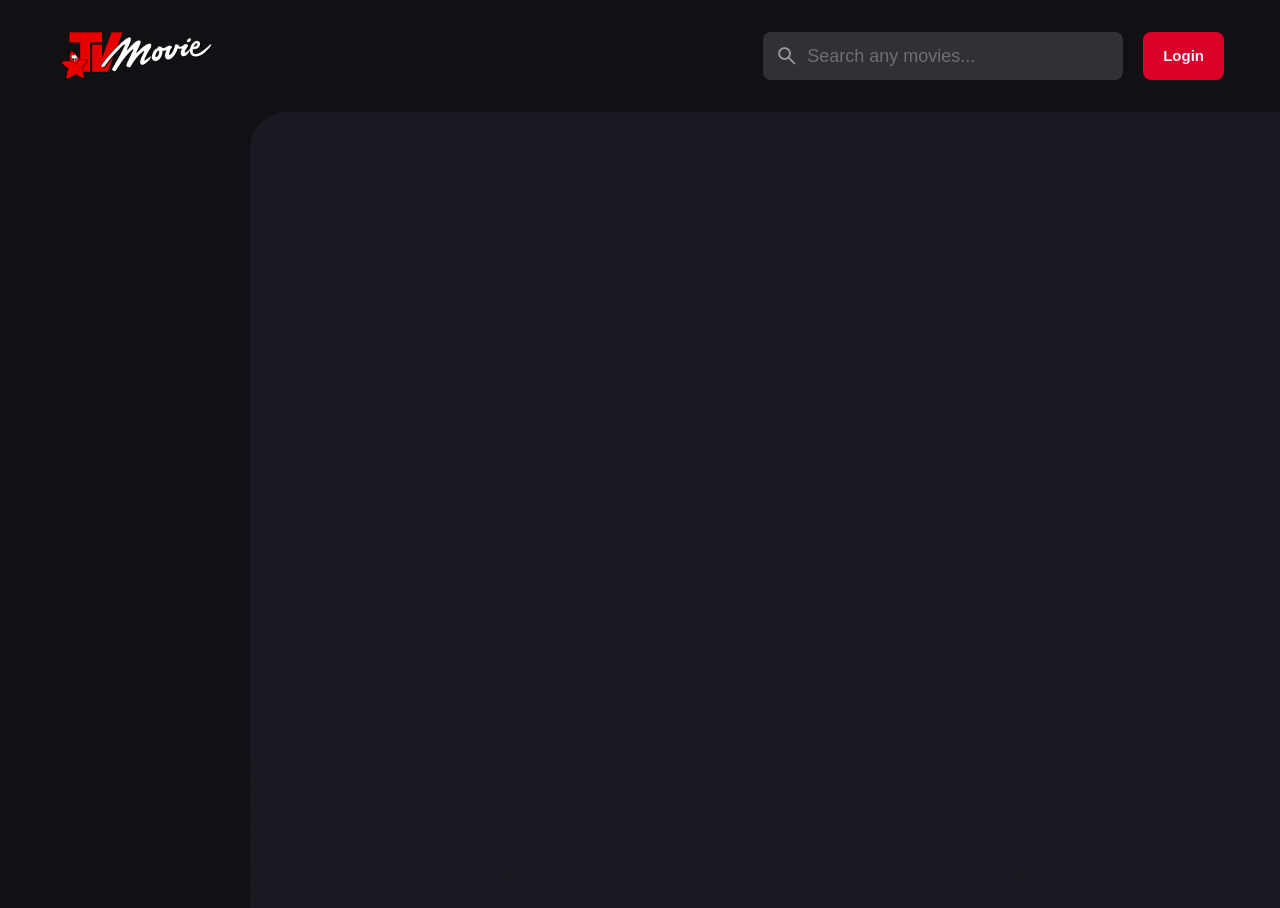
==== commit 67fbae7a: "Add files via upload" ====
--- a/public/index.html
+++ b/public/index.html
@@ -1,502 +1,62 @@
-<!DOCTYPE html>
-<html lang="en">
-<head>
-<meta charset="utf-8">
-<meta name="viewport" content="width=device-width, initial-scale=1">
-<title>FreshCheck — Know your temperature. Protect your food.</title>
-<meta name="description" content="FreshCheck is a subscription IoT temperature-monitoring service for restaurants, supermarkets, caterers and distributors in Trinidad & Tobago. Real-time alerts, temperature history, one dashboard.">
-<link rel="icon" href="/favicon.svg" type="image/svg+xml">
-<link rel="preload" as="image" href="img/bg-hero.jpg">
-<link rel="preconnect" href="https://fonts.googleapis.com">
-<link rel="preconnect" href="https://fonts.gstatic.com" crossorigin>
-<link href="https://fonts.googleapis.com/css2?family=Bricolage+Grotesque:opsz,wght@12..96,400;12..96,600;12..96,800&family=JetBrains+Mono:wght@400;600&display=swap" rel="stylesheet">
-<style>
-:root{--ink:#2b4630;--deep:#4f7a46;--mint:#cfe88f;--ice:#e7eed0;--paper:#f2f5de;--mut:#55694f;--warn:#e4572e;--line:#d3deb4;--r:18px}
-*{box-sizing:border-box;margin:0}
-html{scroll-behavior:smooth}
-body{font-family:'Bricolage Grotesque',system-ui,sans-serif;color:var(--ink);background:var(--paper);line-height:1.6}
-a{color:inherit}
-.wrap{max-width:1120px;margin:0 auto;padding:0 22px}
-.mono{font-family:'JetBrains Mono',monospace}
-nav{position:sticky;top:0;z-index:20;background:rgba(242,245,222,.92);backdrop-filter:blur(8px);border-bottom:1px solid var(--line)}
-nav .wrap{display:flex;align-items:center;justify-content:space-between;height:66px}
-.logo{display:flex;align-items:center;gap:10px;font-weight:800;font-size:1.35rem;text-decoration:none;letter-spacing:-.02em}
-.logo svg{width:34px;height:34px}
-.links{display:flex;gap:22px;align-items:center;font-size:.95rem}
-.links a{text-decoration:none;color:var(--mut)}.links a:hover{color:var(--ink)}
-.btn{white-space:nowrap;display:inline-block;background:var(--deep);color:#fff!important;padding:12px 22px;border-radius:99px;font-weight:600;text-decoration:none;border:0;cursor:pointer;font:inherit;font-weight:600;transition:.2s}
-.btn:hover{background:var(--ink);transform:translateY(-1px)}
-.btn.alt{background:transparent;color:var(--ink)!important;border:1.5px solid var(--ink)}
-.btn.alt:hover{background:var(--ink);color:#fff!important}
-.hero{padding:34px 14px 14px}
-.hero .wrap{display:grid;grid-template-columns:1.05fr 1fr;gap:44px;align-items:center}
-.tag{display:inline-block;background:var(--deep);color:var(--mint);font-size:.78rem;padding:5px 12px;border-radius:99px;margin-bottom:18px}
-h1{font-size:clamp(2.3rem,5vw,3.9rem);line-height:1.04;letter-spacing:-.035em;font-weight:800}
-h1 em{font-style:normal;color:var(--deep);background:linear-gradient(transparent 62%,var(--mint) 62%)}
-.hero p.lead{font-size:1.15rem;color:var(--mut);margin:20px 0 28px;max-width:34em}
-.cta{display:flex;gap:12px;flex-wrap:wrap}
-.panel{background:var(--ink);color:#f4f9e8;border-radius:var(--r);padding:20px;box-shadow:0 30px 60px -25px rgba(43,70,48,.55)}
-.panel h3{font-size:.8rem;font-weight:400;color:var(--mint);display:flex;justify-content:space-between}
-.live::before{content:"";display:inline-block;width:8px;height:8px;border-radius:50%;background:var(--mint);margin-right:6px;animation:p 1.4s infinite}
-@keyframes p{50%{opacity:.25}}
-.units{display:grid;grid-template-columns:1fr 1fr;gap:10px;margin:14px 0}
-.unit{background:#365a3a;border-radius:12px;padding:12px;border:1.5px solid transparent;transition:.3s}
-.unit.bad{border-color:var(--warn);background:#4a1f14}
-.unit small{color:#bcd8a6;font-size:.75rem;display:block}
-.unit b{font-size:1.9rem;font-weight:600}
-.unit .st{font-size:.7rem;float:right;margin-top:6px}
-.unit svg{width:100%;height:34px;display:block;margin-top:4px}
-.unit svg polyline{fill:none;stroke:var(--mint);stroke-width:2}
-.unit.bad svg polyline{stroke:#ff9a7a}
-#log{font-size:.75rem;color:#bcd8a6;min-height:54px;max-height:54px;overflow:hidden}
-#log div{padding:1px 0}#log .a{color:#ff9a7a}
-.panel .row{display:flex;gap:8px;margin-top:10px}
-.panel button{flex:1;background:transparent;color:#f4f9e8;border:1px solid #557d55;border-radius:10px;padding:9px;font:inherit;font-size:.85rem;cursor:pointer}
-.panel button:hover{background:#365a3a}
-section{padding:26px 14px}
-h2{font-size:clamp(1.8rem,3.5vw,2.6rem);letter-spacing:-.03em;line-height:1.1;margin-bottom:14px}
-.sub{color:var(--mut);max-width:38em;margin-bottom:36px}
-.grid3{display:grid;grid-template-columns:repeat(3,1fr);gap:18px}
-.card{background:#fff;border:1px solid var(--line);border-radius:var(--r);padding:26px}
-.card .n{font-family:'JetBrains Mono',monospace;color:var(--deep);font-size:.85rem;background:var(--ice);display:inline-block;padding:3px 10px;border-radius:99px;margin-bottom:12px}
-.card h3{font-size:1.2rem;margin-bottom:6px}.card p{color:var(--mut);font-size:.97rem}
-
-.story{display:grid;grid-template-columns:1fr 1fr;gap:18px}
-.story .card.bad{border-color:#f1c4b6;background:#fff7f4}
-.story .card.good{border-color:#a8e6cf;background:#f2fdf8}
-.plans{align-items:stretch}
-.plan{display:flex;flex-direction:column}
-.plan.pop{background:var(--ink);color:#f4f9e8;border-color:var(--ink)}
-.plan.pop p,.plan.pop li{color:#cfe1c0}
-.price{font-size:2.5rem;font-weight:800;letter-spacing:-.03em;margin:8px 0}
-.price small{font-size:1rem;font-weight:400;color:var(--mut)}
-.plan ul{list-style:none;padding:0;margin:14px 0 22px;flex:1}
-.plan li{padding:6px 0 6px 26px;position:relative;color:var(--mut);font-size:.95rem}
-.plan li::before{content:"✓";position:absolute;left:0;color:var(--deep);font-weight:800}
-.plan.pop li::before{color:var(--mint)}
-.plan.pop .btn{background:var(--mint);color:var(--ink)!important}
-.note{font-size:.85rem;color:var(--mut);margin-top:16px}
-#bg{position:fixed;inset:0;z-index:-1;background:var(--paper)}
-.bgl{position:absolute;inset:0;background-size:cover;background-position:center;background-repeat:no-repeat;opacity:0;transition:opacity .9s ease}
-.bgl.on{opacity:1}
-.bgl[data-k=a]{background-image:url(img/bg-hero.jpg)}
-.bgl[data-k=b]{background-image:url(img/bg-problem.jpg)}
-.hero>.wrap,section>.wrap{max-width:1060px;background:rgba(242,245,222,.9);backdrop-filter:blur(3px);-webkit-backdrop-filter:blur(3px);border-radius:28px;padding:46px 44px;box-shadow:0 18px 50px -28px rgba(43,70,48,.45)}
-#who{padding:0;background:var(--paper) url(img/bg-who.jpg) center/cover no-repeat;aspect-ratio:16/9;display:flex;align-items:center}
-.split-in{margin-left:46%;width:48%;padding:20px 0}
-.starlist{list-style:none;padding:0;margin:0}
-.starlist li{display:flex;align-items:center;gap:16px;padding:13px 4px;font-size:clamp(1rem,1.9vw,1.5rem);font-weight:500;border-bottom:3px dashed #b5c261}
-.starlist li:last-child{border-bottom:0}
-.starlist li::before{content:"";flex:0 0 34px;height:34px;background:url("data:image/svg+xml,%3Csvg xmlns='http://www.w3.org/2000/svg' viewBox='0 0 24 24'%3E%3Cpath fill='%23f6c56a' d='M12 1.5l3 7.2 7.7.6-5.9 5 1.9 7.5L12 17.9 5.3 21.8l1.9-7.5-5.9-5 7.7-.6z' transform='rotate(-12 12 12)'/%3E%3C/svg%3E") center/contain no-repeat}
-form{display:grid;gap:12px;max-width:520px}
-input,select,textarea{width:100%;padding:13px 15px;border:1.5px solid var(--line);border-radius:12px;font:inherit;background:#fff}
-input:focus,select:focus,textarea:focus{outline:2px solid var(--mint);border-color:var(--deep)}
-#ok{display:none;background:#e0fbef;border:1px solid #a8e6cf;padding:14px;border-radius:12px}
-.stats{display:grid;grid-template-columns:repeat(3,1fr);gap:18px;margin-bottom:34px}
-.stat{border-left:4px solid var(--mint);background:#fff;padding:18px 20px;border-radius:0 var(--r) var(--r) 0}
-.stat b{display:block;font-size:2.4rem;font-weight:800;letter-spacing:-.03em;color:var(--deep);line-height:1.1}
-.stat span{font-size:.92rem;color:var(--mut)}
-.calc{background:var(--ink);color:#f4f9e8;border-radius:var(--r);padding:30px;display:grid;grid-template-columns:1.1fr 1fr;gap:34px}
-.calc h3{font-size:1.5rem;letter-spacing:-.02em;margin-bottom:6px}
-.calc p{color:#cfe1c0;font-size:.95rem}
-.calc label{display:block;font-size:.85rem;color:var(--mint);margin-top:16px}
-.calc input[type=number]{background:#365a3a;border-color:#557d55;color:#fff;margin-top:4px}
-.calc input[type=range]{padding:0;border:0;accent-color:var(--mint);margin-top:6px}
-.res{background:#365a3a;border-radius:14px;padding:22px;align-self:center}
-.res small{color:#bcd8a6;display:block;font-size:.8rem}
-.res .big{font-size:2.5rem;font-weight:800;letter-spacing:-.03em;color:#ff9a7a;line-height:1.1;margin:2px 0 14px}
-.res .big.ok{color:var(--mint)}
-.res .line{display:flex;justify-content:space-between;padding:7px 0;border-top:1px solid #456b46;font-size:.92rem}
-.src{font-size:.8rem;color:var(--mut);margin-top:14px}
-#formErr,#pwErr,#loginErr,#resetErr{display:none;background:#fff1ec;border:1px solid #f1c4b6;padding:14px;border-radius:12px}
-.hp{position:absolute;left:-9999px}
-.demo-grid{display:grid;grid-template-columns:1fr 1fr;gap:44px;align-items:start}
-footer{background:var(--ink);color:#cfe1c0;padding:56px 0 30px}
-footer .vals{display:grid;grid-template-columns:repeat(4,1fr);gap:18px;margin:28px 0;padding:28px 0;border-top:1px solid #456b46;border-bottom:1px solid #456b46}
-footer .vals b{color:var(--mint);display:block;font-size:1.05rem;margin-bottom:4px}
-footer .vals span{font-size:.9rem}
-footer .top{display:flex;justify-content:space-between;gap:24px;flex-wrap:wrap;align-items:center}
-footer .logo{color:#fff}
-.slogan{font-size:1.25rem;color:#fff;font-weight:600;letter-spacing:-.01em}
-.small{font-size:.8rem;margin-top:8px}
-#chatBtn{position:fixed;right:20px;bottom:20px;z-index:30;width:56px;height:56px;border-radius:50%;background:var(--deep);color:#fff;border:0;font-size:1.5rem;cursor:pointer;box-shadow:0 10px 24px rgba(0,0,0,.25)}
-#chat{position:fixed;right:20px;bottom:88px;z-index:30;width:320px;max-width:calc(100vw - 40px);background:#fff;border:1px solid var(--line);border-radius:var(--r);box-shadow:0 20px 50px rgba(43,70,48,.3);display:none;overflow:hidden}
-#chat header{background:var(--deep);color:#fff;padding:12px 16px;font-weight:600;display:flex;justify-content:space-between;align-items:center}
-#chatX{background:none;border:0;color:#fff;font-size:1.4rem;line-height:1;cursor:pointer;padding:0 2px}
-#msgs{height:220px;overflow:auto;padding:12px;font-size:.9rem;display:flex;flex-direction:column;gap:8px}
-#msgs div{padding:8px 12px;border-radius:12px;max-width:88%}
-#msgs .bot{background:var(--ice)}#msgs .me{background:var(--deep);color:#fff;align-self:flex-end}
-#qs{display:flex;flex-wrap:wrap;gap:6px;padding:0 12px 12px}
-#qs button{border:1px solid var(--deep);background:#fff;border-radius:99px;padding:5px 11px;font:inherit;font-size:.78rem;cursor:pointer}
-#qs button:hover{background:var(--ice)}
-@media(max-width:860px){.hero>.wrap,section>.wrap{padding:28px 20px;background:rgba(242,245,222,.95)}#who{aspect-ratio:auto;background-size:auto 230px;background-position:left top;padding:230px 14px 26px}.split-in{margin:0;width:100%;background:rgba(242,245,222,.95);border-radius:22px;padding:24px 20px}.stats,.calc{grid-template-columns:1fr}.hero .wrap,.demo-grid,.grid3,.story{grid-template-columns:1fr}footer .vals{grid-template-columns:1fr 1fr}.links a:not(.btn){display:none}.links a.btn:not(#navDash){display:none}}
-@media(prefers-reduced-motion:reduce){.bgl{transition:none}*{animation:none!important;scroll-behavior:auto!important}}
-#auth{display:none;position:fixed;inset:0;z-index:50;background:rgba(20,30,20,.62);align-items:center;justify-content:center;padding:20px}
-#auth.on{display:flex}
-#auth .box{background:#fff;border-radius:var(--r);padding:30px;width:100%;max-width:400px;position:relative;display:grid;gap:12px}
-#auth h3{font-size:1.4rem;letter-spacing:-.02em}#auth p{color:var(--mut);font-size:.92rem}
-#authX{position:absolute;right:14px;top:10px;background:none;border:0;font-size:1.6rem;cursor:pointer;color:var(--mut)}
-#pwForm h3{font-size:1.35rem;letter-spacing:-.02em}
-</style>
-</head>
-<body>
-<div id="bg" aria-hidden="true"><div class="bgl on" data-k="a"></div><div class="bgl" data-k="b"></div></div>
-
-<nav><div class="wrap">
-  <a href="#" class="logo" aria-label="FreshCheck home">
-    <svg viewBox="0 0 64 64"><rect width="64" height="64" rx="16" fill="#4f7a46"/><path d="M18 34l10 10 18-22" fill="none" stroke="#cfe88f" stroke-width="7" stroke-linecap="round" stroke-linejoin="round"/></svg>
-    FreshCheck
-  </a>
-  <div class="links">
-    <a href="#why-now">Why now</a><a href="#how">How it works</a><a href="#why">Why FreshCheck</a><a href="#pricing">Pricing</a><a href="#who">Who it's for</a>
-    <a class="btn alt" id="navDash" href="/dashboard" style="padding:8px 16px">Dashboard</a><a class="btn" href="#demo">Book a demo</a>
-  </div>
-</div></nav>
-
-<header class="hero" data-bg="a"><div class="wrap">
-  <div>
-    <span class="tag mono">IoT FOOD-SAFETY MONITORING</span>
-    <h1>Know your temperature. <em>Protect your food.</em></h1>
-    <p class="lead">FreshCheck uses smart sensors and a live dashboard to track the temperature of your food in storage and delivery — and alerts you the moment it leaves the safe range, not the next morning.</p>
-    <div class="cta"><a class="btn" href="#demo">Book a free demo</a><a class="btn alt" href="#pricing">See pricing</a></div>
-  </div>
-  <div class="panel" aria-label="Live FreshCheck dashboard demo">
-    <h3 class="mono"><span class="live">LIVE DEMO · SIMULATED DATA</span><span>Safe: 0–5°C</span></h3>
-    <div class="units" id="units"></div>
-    <div id="log" class="mono"></div>
-    <div class="row"><button id="fail">⚠ Simulate fridge failure</button><button id="fix">✓ Restore cooling</button></div>
-  </div>
-</div></header>
-
-<section id="problem" data-bg="b"><div class="wrap">
-  <h2>The problem: you find out too late.</h2>
-  <p class="sub">Manual temperature checks only tell you the temperature at the moment someone looks. Everything in between is a blind spot.</p>
-  <div class="story">
-    <div class="card bad"><span class="n">WITHOUT FRESHCHECK</span><h3>Fridge fails at 11 pm</h3><p>Nobody notices until the morning check. Hours above a safe temperature, stock thrown out, money lost, customers potentially at risk.</p></div>
-    <div class="card good"><span class="n">WITH FRESHCHECK</span><h3>Manager is alerted at 11:07 pm</h3><p>The alert arrives while the problem is happening. The fridge is checked, stock is moved, and most of the food is saved.</p></div>
-  </div>
-</div></section>
-
-<section id="why-now" data-bg="b" class="alt-bg"><div class="wrap">
-  <h2>Why now: food waste is expensive</h2>
-  <p class="sub">Food waste is a global problem, and food service and retail are a large part of it. Cold storage failures are one of the most preventable causes for a business.</p>
-  <div class="stats">
-    <div class="stat"><b>1.05 bn</b><span>tonnes of food wasted worldwide in 2022</span></div>
-    <div class="stat"><b>19%</b><span>of food available to consumers was wasted</span></div>
-    <div class="stat"><b>290 m</b><span>tonnes of that came from food service alone</span></div>
-  </div>
-  <div class="calc">
-    <div>
-      <h3>What could one bad night cost you?</h3>
-      <p>Adjust the sliders to your own business. This is an illustrative estimate, not a guarantee.</p>
-      <label for="cStock">Value of food in your cold storage: <b id="vStock"></b></label>
-      <input type="range" id="cStock" min="1000" max="100000" step="500" value="8000">
-      <label for="cFail">Temperature failures per year: <b id="vFail"></b></label>
-      <input type="range" id="cFail" min="1" max="12" step="1" value="2">
-      <label for="cLoss">Share of stock lost when found late: <b id="vLoss"></b></label>
-      <input type="range" id="cLoss" min="10" max="100" step="5" value="50">
-    </div>
-    <div class="res">
-      <small>Estimated food loss per year</small>
-      <div class="big" id="rLoss">TT$0</div>
-      <div class="line"><span>Starter plan (12 months)</span><b id="rPlan">TT$3,588</b></div>
-      <div class="line"><span>If alerts save half of that loss</span><b id="rSave">TT$0</b></div>
-      <div class="line"><span>Net result</span><b id="rNet">TT$0</b></div>
-    </div>
-  </div>
-  <p class="src">Global figures: UN Environment Programme, Food Waste Index Report 2024 (data for 2022). Calculator uses your inputs only and excludes setup fees.</p>
-</div></section>
-
-<section id="how" data-bg="b"><div class="wrap">
-  <h2>How FreshCheck works</h2>
-  <p class="sub">Sensors, cloud platform and dashboard — delivered as one simple monthly service.</p>
-  <div class="grid3">
-    <div class="card"><span class="n">01 · SENSE</span><h3>Sensors go inside</h3><p>We install sensors in your refrigerators, freezers, cold rooms or refrigerated delivery containers. They read temperature continuously.</p></div>
-    <div class="card"><span class="n">02 · ANALYSE</span><h3>Cloud tracks it</h3><p>Readings stream to the FreshCheck cloud platform and are stored, so you always have a full temperature history.</p></div>
-    <div class="card"><span class="n">03 · ALERT</span><h3>You act early</h3><p>Set your own safe range. If a reading goes outside it, FreshCheck alerts you automatically so you can respond immediately.</p></div>
-  </div>
-</div></section>
-
-<section id="why" data-bg="b" class="alt-bg"><div class="wrap">
-  <h2>What you get</h2>
-  <p class="sub">Three benefits that protect your stock and your reputation.</p>
-  <div class="grid3">
-    <div class="card"><span class="n">PREVENTION</span><h3>Respond earlier</h3><p>Catch failing equipment or an open door while there's still time to save the stock.</p></div>
-    <div class="card"><span class="n">REDUCED WASTE</span><h3>Lose less food</h3><p>Identify problems before large quantities are lost — and review history to spot recurring issues.</p></div>
-    <div class="card"><span class="n">VISIBILITY</span><h3>One platform</h3><p>Monitor multiple storage areas, locations or delivery vehicles from a single dashboard, anywhere.</p></div>
-  </div>
-  <p class="note">Coming next: analytics that flag patterns, such as a fridge that warms up at the same time every day.</p>
-</div></section>
-
-<section id="who"><div class="split-in">
-  <h2>Built for food businesses</h2>
-  <p class="sub" style="margin-bottom:14px">Especially small and medium-sized businesses that want reliable monitoring without enterprise complexity or cost.</p>
-  <ul class="starlist"><li>Restaurants</li><li>Supermarkets</li><li>Caterers</li><li>Food distributors</li><li>Hotels</li><li>Grocery delivery</li></ul>
-</div></section>
-
-<section id="pricing" data-bg="a"><div class="wrap">
-  <h2>Simple monthly pricing</h2>
-  <p class="sub">Pay monthly for continuous monitoring instead of buying a system outright.</p>
-  <div class="grid3 plans">
-    <div class="card plan"><span class="n">STARTER</span><div class="price">TT$299<small> /month</small></div><p>For a single kitchen or shop.</p><ul><li>Up to 5 sensors</li><li>Real-time dashboard</li><li>Automatic out-of-range alerts</li><li>Temperature history</li></ul><a class="btn alt" href="#demo">Get started</a></div>
-    <div class="card plan pop"><span class="n">BUSINESS</span><div class="price">TT$599<small> /month</small></div><p>For growing, multi-area operations.</p><ul><li>Up to 15 sensors</li><li>Multiple monitoring locations</li><li>Advanced reporting</li><li>Everything in Starter</li></ul><a class="btn" href="#demo">Get started</a></div>
-    <div class="card plan"><span class="n">ENTERPRISE</span><div class="price">Custom</div><p>For distributors and multi-site groups.</p><ul><li>Custom sensor count</li><li>Any number of locations</li><li>Tailored to your operation</li><li>Priority support</li></ul><a class="btn alt" href="#demo">Talk to us</a></div>
-  </div>
-  <p class="note">A one-time setup and installation fee covers the initial sensors and installation. Pricing shown in Trinidad &amp; Tobago dollars.</p>
-</div></section>
-
-<section id="demo" data-bg="a" class="alt-bg"><div class="wrap demo-grid">
-  <div>
-    <h2>Book your free demo</h2>
-    <p class="sub">See FreshCheck monitor a real fridge, ask questions, and find the right plan. After signing up you'll get a short email series explaining how it all works.</p>
-    <p class="mono" style="font-size:.85rem;color:var(--mut)">Or email us: <a href="mailto:hello@freshcheck.tt">hello@freshcheck.tt</a></p>
-  </div>
-  <div>
-    <form id="pwForm" novalidate style="display:none">
-      <h3 id="pwHi"></h3>
-      <p class="sub" style="margin:0">One last step: create a password to open your FreshCheck demo dashboard.</p>
-      <input type="password" name="pw" placeholder="Password (min. 8 characters)" autocomplete="new-password" aria-label="Password">
-      <input type="password" name="pw2" placeholder="Confirm password" autocomplete="new-password" aria-label="Confirm password">
-      <button class="btn" type="submit" id="pwBtn">Confirm &amp; open dashboard</button>
-      <div id="pwErr" role="alert"></div>
-    </form>
-    <form id="form" novalidate>
-      <input class="hp" type="text" name="botcheck" tabindex="-1" autocomplete="off" aria-hidden="true">
-      <input required name="name" placeholder="Your name" aria-label="Your name">
-      <input required name="biz" placeholder="Business name" aria-label="Business name">
-      <input required type="email" name="email" placeholder="Email address" aria-label="Email address">
-      <select name="type" aria-label="Business type"><option>Restaurant</option><option>Supermarket</option><option>Caterer</option><option>Food distributor</option><option>Hotel</option><option>Grocery delivery</option><option>Other</option></select>
-      <textarea name="msg" rows="3" placeholder="Anything we should know? (e.g. number of fridges or vehicles)"></textarea>
-      <button class="btn" type="submit" id="sendBtn">Request my demo</button>
-      
-      <div id="formErr" role="alert"></div>
-    </form>
-  </div>
-</div></section>
-
-<footer><div class="wrap">
-  <div class="top">
-    <a href="#" class="logo"><svg viewBox="0 0 64 64" width="34" height="34"><rect width="64" height="64" rx="16" fill="#4f7a46"/><path d="M18 34l10 10 18-22" fill="none" stroke="#cfe88f" stroke-width="7" stroke-linecap="round" stroke-linejoin="round"/></svg>FreshCheck</a>
-    <div class="slogan">Know your temperature. Protect your food.</div>
-  </div>
-  <div class="vals">
-    <div><b>Food safety</b><span>Every alert exists to keep food and customers safe.</span></div>
-    <div><b>Reliability</b><span>Monitoring you can depend on, day and night.</span></div>
-    <div><b>Affordability</b><span>Real-time technology priced for small and medium businesses.</span></div>
-    <div><b>Innovation</b><span>Always improving with data, analytics and customer feedback.</span></div>
-  </div>
-  <p>Our mission: help food businesses reduce preventable food waste and improve temperature monitoring through affordable, real-time technology.</p>
-  <p class="small">© <span id="yr"></span> FreshCheck. All rights reserved. Trinidad &amp; Tobago.</p>
-</div></footer>
-
-<div id="auth" role="dialog" aria-modal="true" aria-label="Sign in"><div class="box">
-  <button id="authX" aria-label="Close">&times;</button>
-  <h3 id="authTitle">Sign in to the dashboard</h3><p id="authSub">Sign in to open your FreshCheck demo dashboard.</p>
-  <form id="loginForm" novalidate>
-    <input type="email" name="email" placeholder="Email address" autocomplete="email" required aria-label="Email address">
-    <input type="password" name="password" placeholder="Password" autocomplete="current-password" required aria-label="Password">
-    <button class="btn" type="submit" id="loginBtn">Sign in</button>
-    <div id="loginErr" role="alert"></div>
-  </form>
-  <form id="forgotForm" novalidate style="display:none">
-    <input type="email" name="email" placeholder="Email address" autocomplete="email" required aria-label="Email address">
-    <button class="btn" type="submit" id="forgotBtn">Send reset link</button>
-    <div id="forgotMsg" role="status" style="display:none;font-size:.9rem"></div>
-  </form>
-  <form id="resetForm" novalidate style="display:none">
-    <input type="password" name="pw" placeholder="New password (min. 8 characters)" autocomplete="new-password" aria-label="New password">
-    <input type="password" name="pw2" placeholder="Confirm new password" autocomplete="new-password" aria-label="Confirm new password">
-    <button class="btn" type="submit" id="resetBtn">Set new password</button>
-    <div id="resetErr" role="alert"></div>
-  </form>
-  <p id="authLinks"><a href="#" id="forgotLink">Forgot your password?</a></p>
-  <p id="backLink" style="display:none"><a href="#" id="toLogin">Back to sign in</a></p>
-  <p id="signupLine">New here? <a href="#demo" id="toSignup">Sign up by requesting a free demo</a></p>
-</div></div>
-
-<button id="chatBtn" aria-label="Open chat">💬</button>
-<div id="chat" role="dialog" aria-label="FreshCheck assistant">
-  <header>FreshCheck Assistant<button id="chatX" aria-label="Close chat">&times;</button></header>
-  <div id="msgs"><div class="bot">Hi! Ask me about pricing, installation or how alerts work.</div></div>
-  <div id="qs"></div>
-</div>
-
-<script>
-document.getElementById('yr').textContent=new Date().getFullYear();
-
-/* ---------- Scroll-linked background ---------- */
-(function(){
-  const layers=[...document.querySelectorAll('.bgl')],secs=[...document.querySelectorAll('[data-bg]')];let cur='a',t=false;
-  function upd(){t=false;const mid=innerHeight*.5;let k=null;
-    secs.forEach(x=>{const r=x.getBoundingClientRect();if(r.top<=mid&&r.bottom>=mid)k=x.dataset.bg});
-    if(k&&k!==cur){cur=k;layers.forEach(l=>l.classList.toggle('on',l.dataset.k===k))}}
-  addEventListener('scroll',()=>{if(!t){t=true;requestAnimationFrame(upd)}},{passive:true});
-  addEventListener('resize',upd);upd();
-  const p=new Image();p.src='img/bg-problem.jpg'; // warm the cache
-})();
-
-/* ---------- Live demo (simulated) ---------- */
-const MIN=0,MAX=5;
-const units=[
-  {n:'Kitchen fridge',t:3.2,h:[]},{n:'Walk-in cold room',t:2.4,h:[]},
-  {n:'Delivery van 1',t:3.8,h:[]},{n:'Dessert display',t:4.1,h:[]}
-];
-let failing=false, alerted=false;
-const box=document.getElementById('units'),log=document.getElementById('log');
-box.innerHTML=units.map((u,i)=>`<div class="unit" id="u${i}"><small>${u.n}</small><span class="st mono" id="s${i}">SAFE</span><b class="mono" id="t${i}">--</b><svg viewBox="0 0 100 30" preserveAspectRatio="none"><polyline id="p${i}" points=""/></svg></div>`).join('');
-function say(msg,a){const d=document.createElement('div');if(a)d.className='a';d.textContent=new Date().toLocaleTimeString([], {hour:'2-digit',minute:'2-digit',second:'2-digit'})+'  '+msg;log.prepend(d);while(log.children.length>3)log.lastChild.remove()}
-function tick(){
-  units.forEach((u,i)=>{
-    const target=(i===0&&failing)?9:[3.2,2.4,3.8,4.1][i];
-    u.t+=(target-u.t)*(i===0&&failing?.07:.25)+(Math.random()-.5)*.25;
-    u.h.push(u.t);if(u.h.length>30)u.h.shift();
-    const bad=u.t<MIN||u.t>MAX;
-    document.getElementById('t'+i).textContent=u.t.toFixed(1)+'°C';
-    document.getElementById('s'+i).textContent=bad?'ALERT':'SAFE';
-    document.getElementById('u'+i).classList.toggle('bad',bad);
-    document.getElementById('p'+i).setAttribute('points',u.h.map((v,k)=>`${k*100/29},${30-Math.max(0,Math.min(1,(v-0)/10))*28}`).join(' '));
-    if(i===0){
-      if(bad&&!alerted){alerted=true;say('ALERT sent: '+u.n+' at '+u.t.toFixed(1)+'°C (above 5°C)',true)}
-      if(!bad&&alerted){alerted=false;say(u.n+' back in safe range')}
-    }
-  });
-}
-say('Monitoring 4 units — all within safe range');
-setInterval(tick,1000);tick();
-document.getElementById('fail').onclick=()=>{failing=true;say('Simulating cooling failure on Kitchen fridge…')};
-document.getElementById('fix').onclick=()=>{failing=false;say('Cooling restored')};
-
-/* ---------- Lead capture + profile + password + sign-in ---------- */
-const WEB3FORMS_KEY='PASTE_YOUR_ACCESS_KEY_HERE';
-const FALLBACK_EMAIL='hello@freshcheck.tt';
-const g=id=>document.getElementById(id);
-const form=g('form'),pwForm=g('pwForm'),err=g('formErr'),sendBtn=g('sendBtn'),auth=g('auth'),lf=g('loginForm');
-const api=(p,b)=>fetch(p,{method:b?'POST':'GET',credentials:'include',headers:{'Content-Type':'application/json'},body:b?JSON.stringify(b):undefined});
-const jerr=async r=>{const d=await r.json().catch(()=>({}));return typeof d.detail==='string'?d.detail:'Please check your details and try again.'};
-const showErr=(el,m)=>{el.textContent=m;el.style.display='block'};
-let setupToken=null;
-
-function notifyLead(f){ // Web3Forms email (fire-and-forget, never blocks the flow)
-  if(WEB3FORMS_KEY.startsWith('PASTE'))return;
-  fetch('https://api.web3forms.com/submit',{method:'POST',headers:{'Content-Type':'application/json',Accept:'application/json'},
-    body:JSON.stringify({access_key:WEB3FORMS_KEY,subject:'New FreshCheck demo request — '+f.biz,from_name:'FreshCheck Website',
-      name:f.name,business:f.biz,business_type:f.type,email:f.email,message:f.msg||'(none)',botcheck:''})}).catch(()=>{});
-}
-// Step 1: create profile
-form.addEventListener('submit',async e=>{
-  e.preventDefault();err.style.display='none';
-  if(!form.checkValidity()){form.reportValidity();return}
-  const f=Object.fromEntries(new FormData(form));
-  if(f.botcheck)return; // spam trap
-  sendBtn.disabled=true;sendBtn.textContent='Creating your profile…';
-  try{
-    const r=await api('/api/request-demo',{name:f.name,biz:f.biz,email:f.email,type:f.type,msg:f.msg||''});
-    if(!r.ok)throw new Error(await jerr(r));
-    setupToken=(await r.json()).setup_token;
-    notifyLead(f);
-    g('pwHi').textContent='Welcome, '+f.name.split(' ')[0]+'! Profile created for '+f.biz+'.';
-    form.style.display='none';pwForm.style.display='grid';pwForm.pw.focus();
-  }catch(x){showErr(err,x.message||'Sorry, something went wrong. Please email '+FALLBACK_EMAIL)}
-  finally{sendBtn.disabled=false;sendBtn.textContent='Request my demo'}
-});
-// Step 2: set password -> dashboard
-pwForm.addEventListener('submit',async e=>{
-  e.preventDefault();const pe=g('pwErr');pe.style.display='none';
-  const p=pwForm.pw.value;
-  if(p.length<8)return showErr(pe,'Password must be at least 8 characters.');
-  if(p!==pwForm.pw2.value)return showErr(pe,'Passwords do not match.');
-  const b=g('pwBtn');b.disabled=true;b.textContent='Opening dashboard…';
-  try{
-    const r=await api('/api/set-password',{setup_token:setupToken,password:p});
-    if(!r.ok)throw new Error(await jerr(r));
-    location.href='/dashboard';
-  }catch(x){showErr(pe,x.message);b.disabled=false;b.textContent='Confirm & open dashboard'}
-});
-// Dashboard nav + sign-in modal
-const openAuth=()=>{authView('login');auth.classList.add('on');lf.email.focus()},closeAuth=()=>auth.classList.remove('on');
-g('navDash').addEventListener('click',async e=>{
-  e.preventDefault();
-  const d=await api('/api/me').then(r=>r.json()).catch(()=>({}));
-  d.authenticated?location.href='/dashboard':openAuth();
-});
-g('authX').onclick=closeAuth;g('toSignup').onclick=closeAuth;
-auth.addEventListener('click',e=>{if(e.target===auth)closeAuth()});
-addEventListener('keydown',e=>{if(e.key==='Escape')closeAuth()});
-if(new URLSearchParams(location.search).has('signin'))openAuth();
-lf.addEventListener('submit',async e=>{
-  e.preventDefault();const le=g('loginErr');le.style.display='none';
-  if(!lf.checkValidity()){lf.reportValidity();return}
-  const b=g('loginBtn');b.disabled=true;b.textContent='Signing in…';
-  try{
-    const r=await api('/api/login',{email:lf.email.value.trim(),password:lf.password.value});
-    if(!r.ok)throw new Error(await jerr(r));
-    location.href='/dashboard';
-  }catch(x){showErr(le,x.message);b.disabled=false;b.textContent='Sign in'}
-});
-
-/* ---------- Forgot / reset password ---------- */
-function authView(v){
-  const T={login:['Sign in to the dashboard','Sign in to open your FreshCheck demo dashboard.'],
-    forgot:['Reset your password','Enter your email and we will send you a link to choose a new password.'],
-    reset:['Choose a new password','Enter a new password for your account.']}[v];
-  g('authTitle').textContent=T[0];g('authSub').textContent=T[1];
-  g('loginForm').style.display=v==='login'?'':'none';g('forgotForm').style.display=v==='forgot'?'':'none';g('resetForm').style.display=v==='reset'?'':'none';
-  g('authLinks').style.display=v==='login'?'':'none';g('backLink').style.display=v==='forgot'?'':'none';g('signupLine').style.display=v==='login'?'':'none';
-}
-g('forgotLink').onclick=e=>{e.preventDefault();authView('forgot');g('forgotForm').email.value=lf.email.value;g('forgotForm').email.focus()};
-g('toLogin').onclick=e=>{e.preventDefault();authView('login')};
-g('forgotForm').addEventListener('submit',async e=>{
-  e.preventDefault();const f=g('forgotForm'),m=g('forgotMsg');
-  if(!f.checkValidity()){f.reportValidity();return}
-  const b=g('forgotBtn');b.disabled=true;b.textContent='Sending…';
-  try{
-    const r=await api('/api/forgot-password',{email:f.email.value.trim()});
-    const d=await r.json().catch(()=>({}));
-    m.style.color=r.ok?'var(--deep)':'var(--warn)';
-    m.textContent=r.ok?d.message:'Something went wrong. Please try again.';
-  }catch(x){m.style.color='var(--warn)';m.textContent='Network error. Please try again.'}
-  m.style.display='block';b.disabled=false;b.textContent='Send reset link';
-});
-const resetToken=new URLSearchParams(location.search).get('reset');
-if(resetToken){history.replaceState(null,'','/');auth.classList.add('on');authView('reset')}
-g('resetForm').addEventListener('submit',async e=>{
-  e.preventDefault();const f=g('resetForm'),re=g('resetErr');re.style.display='none';
-  if(f.pw.value.length<8)return showErr(re,'Password must be at least 8 characters.');
-  if(f.pw.value!==f.pw2.value)return showErr(re,'Passwords do not match.');
-  const b=g('resetBtn');b.disabled=true;b.textContent='Saving…';
-  try{
-    const r=await api('/api/reset-password',{token:resetToken,password:f.pw.value});
-    if(!r.ok)throw new Error(await jerr(r));
-    location.href='/dashboard';
-  }catch(x){showErr(re,x.message);b.disabled=false;b.textContent='Set new password'}
-});
-
-/* ---------- Cost of food waste calculator ---------- */
-const $=id=>document.getElementById(id),tt=n=>'TT$'+Math.round(n).toLocaleString('en-US');
-function calc(){
-  const st=+$('cStock').value,fl=+$('cFail').value,lo=+$('cLoss').value;
-  $('vStock').textContent=tt(st);$('vFail').textContent=fl;$('vLoss').textContent=lo+'%';
-  const loss=st*fl*lo/100,plan=299*12,save=loss/2,net=save-plan;
-  $('rLoss').textContent=tt(loss);$('rPlan').textContent=tt(plan);$('rSave').textContent=tt(save);
-  $('rNet').textContent=(net>=0?'+':'−')+tt(Math.abs(net));
-  $('rLoss').classList.toggle('ok',false);
-}
-['cStock','cFail','cLoss'].forEach(i=>$(i).addEventListener('input',calc));calc();
-
-/* ---------- FAQ chatbot ---------- */
-const faq={
- 'How much does it cost?':'Starter is TT$299/month (up to 5 sensors). Business is TT$599/month (up to 15 sensors, multiple locations, advanced reporting). Enterprise is custom. There is also a one-time setup and installation fee.',
- 'How does it work?':'Sensors sit inside your fridges, freezers, cold rooms or delivery containers and send readings to our cloud platform. You view everything on the dashboard and get alerts when a reading leaves your safe range.',
- 'Who installs it?':'We do. Our team handles sensor installation, account setup and troubleshooting.',
- 'What are alerts?':'You choose your safe temperature range. If a sensor goes outside it, FreshCheck alerts you automatically so you can act right away.',
- 'Can I try it?':'Yes — use the "Book a free demo" form on this page and we will show you FreshCheck in action.'
-};
-const msgs=document.getElementById('msgs'),qs=document.getElementById('qs'),chat=document.getElementById('chat');
-function add(c,t){const d=document.createElement('div');d.className=c;d.textContent=t;msgs.append(d);msgs.scrollTop=msgs.scrollHeight}
-Object.keys(faq).forEach(q=>{const b=document.createElement('button');b.textContent=q;b.onclick=()=>{add('me',q);setTimeout(()=>add('bot',faq[q]),350)};qs.append(b)});
-document.getElementById('chatBtn').onclick=()=>{chat.style.display=chat.style.display==='block'?'none':'block'};
-document.getElementById('chatX').onclick=()=>{chat.style.display='none'};
-addEventListener('keydown',e=>{if(e.key==='Escape')chat.style.display='none'});
-</script>
-</body>
-</html>
+<!DOCTYPE html>
+<html lang="en">
+
+<head>
+  <meta charset="UTF-8" />
+  <meta name="viewport" content="width=device-width, initial-scale=1.0" />
+  <title>TV Movie</title>
+  <meta name="title" content="Tvflix" />
+  <meta name="description" content="Tvflix is a popular movie app." />
+  <link rel="shortcut icon" href="./assets/images/tv movie.png" type="image/svg+xml" />
+  <link rel="stylesheet" href="./assets/css/style.css" />
+  <link rel="stylesheet" href="./assets/css/auth.css" />
+  <script src="./assets/js/global.js" defer></script>
+  <script src="./assets/js/index.js" type="module"></script>
+  <script src="./assets/js/auth.js" type="module"></script>
+</head>
+
+<body>
+  <!-- Header -->
+  <header class="header">
+    <a href="./index.html" class="logo">
+      <img src="./assets/images/logo2.png" width="140" height="32" alt="Tvflix home" />
+    </a>
+
+    <div class="search-box" search-box>
+      <div class="search-wrapper" search-wrapper>
+        <input type="text" name="search" placeholder="Search any movies..." class="search-field"
+          aria-label="search movies" autocomplete="off" search-field />
+
+        <img src="./assets/images/search.png" width="24" height="24" alt="search" class="leading-icon" />
+      </div>
+
+      <button class="search-btn" search-toggler>
+        <img src="./assets/images/close.png" width="24" height="24" alt="close search box" />
+      </button>
+    </div>
+
+    <button class="search-btn" search-toggler menu-close>
+      <img src="./assets/images/search.png" width="24" height="24" alt="open search box" />
+    </button>
+
+    <div class="auth-nav" auth-nav></div>
+
+    <button class="menu-btn" menu-btn menu-toggler>
+      <img src="./assets/images/menu.png" class="menu" width="24" height="24" alt="open menu" />
+      <img src="./assets/images/menu-close.png" width="24" height="24" alt="close menu" class="close" />
+    </button>
+  </header>
+
+  <main>
+    <!-- Sidebar -->
+    <nav class="sidebar" sidebar></nav>
+
+    <div class="overlay" overlay menu-toggler></div>
+
+    <article class="container" page-content></article>
+
+  </main>
+
+</body>
+
+</html>
--- a/public/assets/css/style.css
+++ b/public/assets/css/style.css
@@ -0,0 +1,968 @@
+/* #CUSTOM PROPERTY  */
+
+:root {
+  /* Colors */
+  --background: hsla(220, 17%, 7%, 1);
+  --banner-background: hsla(250, 6%, 20%, 1);
+  --white-alpha-20: hsla(0, 0%, 100%, 0.2);
+  --on-background: hsla(220, 100%, 95%, 1);
+  --on-surface: hsla(250, 100%, 95%, 1);
+  --on-surface-variant: hsla(250, 1%, 44%, 1);
+  --primary: hsla(349, 100%, 43%, 1);
+  --primary-variant: hsla(349, 69%, 51%, 1);
+  --rating-color: hsla(44, 100%, 49%, 1);
+  --surface: hsla(250, 13%, 11%, 1);
+  --text-color: hsla(250, 2%, 59%, 1);
+  --white: hsla(0, 0%, 100%, 1);
+
+  /* Gradient Colors */
+  --banner-overlay: 90deg, hsl(220, 17%, 7%) 0%, hsla(220, 17%, 7%, 0.5) 100%;
+  --bottom-overlay: 180deg, hsla(250, 13%, 11%, 0), hsla(250, 13%, 11%, 1);
+
+  /* Typography */
+
+  /* font-family */
+  --ff-dm-sans: "DM Sans", sans-serif;
+
+  /* font Size */
+  --fs-heading: 4rem;
+  --fs-title-lg: 2.6rem;
+  --fs-title: 2rem;
+  --fs-body: 1.8rem;
+  --fs-button: 1.5rem;
+  --fs-label: 1.4rem;
+
+  /* font-weight */
+  --weight-bold: 700;
+
+  /* Shadows */
+  --shadow-1: 0 1px 4px hsla(0, 0%, 0%, 0.75);
+  --shadow-2: 0 2px 4px hsla(350, 100%, 43%, 0.3);
+
+  /* Border Radius */
+  --radius-4: 4px;
+  --radius-8: 8px;
+  --radius-16: 16px;
+  --radius-24: 24px;
+  --radius-36: 36px;
+
+  /* Transition */
+  --transition-short: 250ms ease;
+  --transition-long: 500ms ease;
+}
+
+/*-----------------------------------*\
+  #RESET
+\*-----------------------------------*/
+
+*,
+*::before,
+*::after {
+  margin: 0;
+  padding: 0;
+  box-sizing: border-box;
+}
+
+li {
+  list-style: none;
+}
+
+a,
+img,
+span,
+iframe,
+button {
+  display: block;
+}
+
+a {
+  color: inherit;
+  text-decoration: none;
+}
+
+img {
+  height: auto;
+}
+
+input,
+button {
+  background: none;
+  border: none;
+  font: inherit;
+  color: inherit;
+}
+
+input {
+  width: 100%;
+}
+
+button {
+  text-align: left;
+  cursor: pointer;
+}
+
+html {
+  font-family: var(--ff-dm-sans);
+  font-size: 10px;
+  scroll-behavior: smooth;
+}
+
+body {
+  background-color: var(--background);
+  color: var(--on-background);
+  font-size: var(--fs-body);
+  line-height: 1.5;
+}
+
+:focus-visible {
+  outline-color: var(--primary-variant);
+}
+
+::-webkit-scrollbar {
+  width: 8px;
+  height: 8px;
+}
+
+::-webkit-scrollbar-thumb {
+  background-color: var(--banner-background);
+  border-radius: var(--radius-8);
+}
+
+/*-----------------------------------*\
+  #REUSED STYLE
+\*-----------------------------------*/
+
+.search-wrapper::before,
+.load-more::before {
+  content: "";
+  width: 20px;
+  height: 20px;
+  border: 3px solid var(--white);
+  border-radius: var(--radius-24);
+  border-inline-end-color: transparent;
+  animation: loading 500ms linear infinite;
+  display: none;
+}
+
+.search-wrapper::before {
+  position: absolute;
+  top: 14px;
+  right: 12px;
+}
+
+.search-wrapper.searching::before {
+  display: block;
+}
+
+.load-more {
+  background-color: var(--primary-variant);
+  margin-inline: auto;
+  margin-block: 36px 60px;
+}
+
+.load-more:is(:hover, :focus-visible) {
+  --primary-variant: hsla(350, 67%, 39%, 1);
+}
+
+.load-more.loading::before {
+  display: block;
+}
+
+@keyframes loading {
+  0% {
+    transform: rotate(0);
+  }
+  100% {
+    transform: rotate(1turn);
+  }
+}
+
+.heading,
+.title-large,
+.title {
+  font-weight: var(--weight-bold);
+  letter-spacing: 0.5px;
+}
+
+.title {
+  font-size: var(--fs-title);
+}
+
+.heading {
+  color: var(--white);
+  font-size: var(--fs-heading);
+  line-height: 1.2;
+}
+
+.title-large {
+  font-size: var(--fs-title-lg);
+}
+
+.img-cover {
+  width: 100%;
+  height: 100%;
+  object-fit: cover;
+}
+
+.meta-list {
+  display: flex;
+  flex-wrap: wrap;
+  justify-content: flex-start;
+  align-items: center;
+  gap: 12px;
+}
+
+.meta-item {
+  display: flex;
+  align-items: center;
+  gap: 4px;
+}
+
+.btn {
+  color: var(--white);
+  font-size: var(--fs-button);
+  font-weight: var(--weight-bold);
+  max-width: max-content;
+  display: flex;
+  align-items: center;
+  gap: 12px;
+  padding-block: 12px;
+  padding-inline: 20px 24px;
+  border-radius: var(--radius-8);
+  transition: var(--transition-short);
+}
+
+.card-badge {
+  background-color: var(--banner-background);
+  color: var(--white);
+  font-size: var(--fs-label);
+  font-weight: var(--weight-bold);
+  padding-inline: 6px;
+  border-radius: var(--radius-4);
+}
+
+.poster-box {
+  background-image: url(../images/poster-bg-icon.png);
+  aspect-ratio: 2/3;
+}
+
+.poster-box,
+.video-card {
+  background-repeat: no-repeat;
+  background-size: 50px;
+  background-position: center;
+  background-color: var(--banner-background);
+  border-radius: var(--radius-16);
+  overflow: hidden;
+}
+
+.title-wrapper {
+  margin-block-end: 24px;
+}
+
+.slider-list {
+  margin-inline: -20px;
+  overflow-x: overlay;
+  padding-block-end: 16px;
+  margin-block-end: -16px;
+}
+
+.slider-list::-webkit-scrollbar-thumb {
+  background-color: transparent;
+}
+
+.slider-list:is(:hover, :focus-within)::-webkit-scrollbar-thumb {
+  background-color: var(--banner-background);
+}
+
+.slider-list::-webkit-scrollbar-button {
+  width: 20px;
+}
+
+.slider-list .slider-inner {
+  position: relative;
+  display: flex;
+  gap: 16px;
+}
+
+.slider-list .slider-inner::before,
+.slider-list .slider-inner::after {
+  content: "";
+  min-width: 4px;
+}
+
+.separator {
+  width: 4px;
+  height: 4px;
+  background-color: var(--white-alpha-20);
+  border-radius: var(--radius-8);
+}
+
+.video-card {
+  background-image: url("../images/video-bg-icon.png");
+  aspect-ratio: 16/9;
+  flex-shrink: 0;
+  max-width: 500px;
+  width: calc(100% - 40px);
+}
+
+.container::after,
+.search-modal::after {
+  content: "";
+  position: fixed;
+  bottom: 0;
+  left: 0;
+  width: 100%;
+  height: 150px;
+  background-image: linear-gradient(var(--bottom-overlay));
+  z-index: 1;
+  pointer-events: none;
+}
+
+/*-----------------------------------*\
+  #HEADER
+\*-----------------------------------*/
+
+.header {
+  position: relative;
+  padding-block: 24px;
+  padding-inline: 16px;
+  display: flex;
+  justify-content: space-between;
+  align-items: center;
+  gap: 8px;
+}
+
+.header .logo {
+  margin-inline-end: auto;
+}
+
+.search-btn,
+.menu-btn {
+  padding: 12px;
+}
+
+.search-btn {
+  background-color: var(--banner-background);
+  border-radius: var(--radius-8);
+}
+
+.search-btn img {
+  opacity: 0.5;
+  transition: var(--transition-short);
+}
+
+.search-btn:is(:hover, :focus-visible) img {
+  opacity: 1;
+}
+
+.menu-btn.active .menu,
+.menu-btn .close {
+  display: none;
+}
+
+.menu-btn .menu,
+.menu-btn.active .close {
+  display: block;
+}
+
+.search-box {
+  position: absolute;
+  top: 0;
+  left: 0;
+  width: 100%;
+  height: 100%;
+  background-color: var(--background);
+  padding: 24px 16px;
+  align-items: center;
+  gap: 8px;
+  z-index: 1;
+  display: none;
+}
+
+.search-box.active {
+  display: flex;
+}
+
+.search-wrapper {
+  position: relative;
+  flex-grow: 1;
+}
+
+.search-field {
+  background-color: var(--banner-background);
+  height: 48px;
+  line-height: 48px;
+  padding-inline: 44px 16px;
+  outline: none;
+  border-radius: var(--radius-8);
+  transition: var(--transition-short);
+}
+
+.search-field::placeholder {
+  color: var(--on-surface-variant);
+}
+
+.search-field:hover {
+  box-shadow: 0 0 0 2px var(--on-surface-variant);
+}
+
+.search-field:focus {
+  box-shadow: 0 0 0 2px var(--on-surface);
+  padding-inline-start: 16px;
+}
+
+.search-wrapper .leading-icon {
+  position: absolute;
+  top: 50%;
+  transform: translateY(-50%);
+  left: 12px;
+  opacity: 0.5;
+  transition: var(--transition-short);
+}
+
+.search-wrapper:focus-within .leading-icon {
+  opacity: 0;
+}
+
+/*-----------------------------------*\
+  #SIDEBAR
+\*-----------------------------------*/
+
+.sidebar {
+  position: absolute;
+  background-color: var(--background);
+  top: 96px;
+  bottom: 0;
+  left: -340px;
+  max-width: 340px;
+  width: 100%;
+  border-block-start: 1px solid var(--banner-background);
+  overflow-y: overlay;
+  z-index: 4;
+  visibility: hidden;
+  transition: var(--transition-long);
+}
+
+.sidebar.active {
+  transform: translateX(340px);
+  visibility: visible;
+}
+
+.sidebar-inner {
+  display: grid;
+  gap: 20px;
+  padding-block: 36px;
+}
+
+.sidebar::-webkit-scrollbar-thumb {
+  background-color: transparent;
+}
+
+.sidebar:is(:hover, :focus-within)::-webkit-scrollbar-thumb {
+  background-color: var(--banner-background);
+}
+
+.sidebar::-webkit-scrollbar-button {
+  height: 16px;
+}
+
+.sidebar-list,
+.sidebar-footer {
+  padding-inline: 36px;
+}
+
+.sidebar-link {
+  color: var(--on-surface-variant);
+  transition: var(--transition-short);
+}
+
+.sidebar-link:is(:hover, :focus-visible) {
+  color: var(--on-background);
+}
+
+.sidebar-list {
+  display: grid;
+  gap: 8px;
+}
+
+.sidebar-list .title {
+  margin-block-end: 8px;
+}
+
+.sidebar-footer {
+  border-block-start: 1px solid var(--banner-background);
+  padding-block-start: 28px;
+  margin-block-start: 16px;
+}
+
+.copyright {
+  color: var(--on-surface-variant);
+  margin-block-end: 20px;
+}
+
+.copyright a {
+  display: inline-block;
+}
+
+.overlay {
+  position: fixed;
+  top: 96px;
+  left: 0;
+  bottom: 0;
+  width: 100%;
+  background: var(--background);
+  opacity: 0;
+  pointer-events: none;
+  transition: var(--transition-short);
+  z-index: 3;
+}
+
+.overlay.active {
+  opacity: 0.5;
+  pointer-events: all;
+}
+
+/* Login Button */
+
+.btn-login {
+  font-size: var(--fs-button);
+  font-weight: var(--weight-bold);
+  display: flex;
+  justify-content: center;
+  align-items: center;
+  height: 48px;
+  padding: 10px 20px;
+  background-color: var(--primary);
+  border-radius: var(--radius-8);
+  transition: var(--transition-short);
+}
+
+/*-----------------------------------*\
+  #HOME PAGE
+\*-----------------------------------*/
+
+.container {
+  position: relative;
+  background-color: var(--surface);
+  color: var(--on-surface);
+  padding: 24px 20px 48px;
+  height: calc(100vh - 96px);
+  overflow-y: overlay;
+  z-index: 1;
+}
+
+/* Banner */
+
+.banner {
+  position: relative;
+  height: 700px;
+  border-radius: var(--radius-24);
+  overflow: hidden;
+}
+
+.banner-slider .slider-item {
+  position: absolute;
+  top: 0;
+  left: 120%;
+  width: 100%;
+  height: 100%;
+  background-color: var(--banner-background);
+  opacity: 0;
+  visibility: hidden;
+  transition: opacity var(--transition-long);
+}
+
+.banner-slider .slider-item::before {
+  content: "";
+  position: absolute;
+  inset: 0;
+  background-image: linear-gradient(var(--banner-overlay));
+}
+
+.banner-slider .active {
+  left: 0;
+  opacity: 1;
+  visibility: visible;
+}
+
+.banner-content {
+  position: absolute;
+  left: 24px;
+  right: 24px;
+  bottom: 206px;
+  z-index: 1;
+  color: var(--text-color);
+}
+
+.banner :is(.heading, .banner-text) {
+  display: -webkit-box;
+  -webkit-box-orient: vertical;
+  overflow: hidden;
+}
+
+.banner .heading {
+  -webkit-line-clamp: 3;
+  margin-block-end: 16px;
+}
+
+.banner .genre {
+  margin-block: 12px;
+}
+
+.banner-text {
+  -webkit-line-clamp: 2;
+  margin-block-end: 24px;
+}
+
+.banner .btn {
+  background-color: var(--primary);
+}
+
+.banner .btn:is(:hover, :focus-visible) {
+  box-shadow: var(--shadow-2);
+}
+
+.slider-control {
+  position: absolute;
+  bottom: 20px;
+  left: 20px;
+  right: 0;
+  border-radius: var(--radius-16) 0 0 var(--radius-16);
+  user-select: none;
+  padding: 4px 0 4px 4px;
+  overflow-x: auto;
+}
+
+.slider-control::-webkit-scrollbar {
+  display: none;
+}
+
+.container-inner {
+  display: flex;
+  gap: 12px;
+}
+
+.control-inner {
+  display: flex;
+  gap: 10px;
+}
+
+.control-inner::after {
+  content: "";
+  min-width: 12px;
+}
+
+.slider-control .slider-item {
+  width: 100px;
+  border-radius: var(--radius-8);
+  flex-shrink: 0;
+  filter: brightness(0.4);
+}
+
+.slider-control .active {
+  filter: brightness(1);
+  box-shadow: var(--shadow-1);
+}
+
+/* Movie List */
+
+.movie-list {
+  padding-block-start: 32px;
+}
+
+.movie-card {
+  position: relative;
+  min-width: 200px;
+}
+
+.movie-card .card-banner {
+  width: 200px;
+}
+
+.movie-card .title {
+  width: 100%;
+  white-space: nowrap;
+  text-overflow: ellipsis;
+  overflow: hidden;
+  margin-block: 8px 4px;
+}
+
+.movie-card .meta-list {
+  justify-content: space-between;
+}
+
+.movie-card .card-btn {
+  position: absolute;
+  inset: 0;
+}
+
+/*-----------------------------------*\
+  #DETAIL PAGE
+\*-----------------------------------*/
+
+.backdrop-image {
+  position: absolute;
+  top: 0;
+  left: 0;
+  width: 100%;
+  height: 600px;
+  background-repeat: no-repeat;
+  background-size: cover;
+  background-position: center;
+  z-index: -1;
+}
+
+.backdrop-image::after {
+  content: "";
+  position: absolute;
+  inset: 0;
+  background-image: linear-gradient(
+    0deg,
+    hsla(250, 13%, 11%, 1),
+    hsla(250, 13%, 11%, 0.9)
+  );
+}
+
+.movie-detail .movie-poster {
+  max-width: 300px;
+  width: 100%;
+}
+
+.movie-detail .heading {
+  margin-block: 24px 12px;
+}
+
+.movie-detail :is(.meta-list, .genre) {
+  color: var(--text-color);
+}
+
+.movie-detail .genre {
+  margin-block: 12px 16px;
+}
+
+.detail-list {
+  margin-block: 24px 32px;
+}
+
+.movie-detail .list-item {
+  display: flex;
+  align-items: flex-start;
+  gap: 8px;
+  margin-block-end: 12px;
+}
+
+.movie-detail .list-name {
+  color: var(--text-color);
+  min-width: 112px;
+}
+
+/*-----------------------------------*\
+  #MOVIE LIST PAGE
+\*-----------------------------------*/
+
+.genre-list .title-wrapper {
+  margin-block-end: 56px;
+}
+
+.grid-list {
+  display: grid;
+  grid-template-columns: repeat(auto-fill, minmax(200px, 1fr));
+  column-gap: 16px;
+  row-gap: 20px;
+}
+
+:is(.genre-list, .search-modal) :is(.movie-card, .card-banner) {
+  width: 100%;
+}
+
+/*-----------------------------------*\
+  #SEARCH MODAL
+\*-----------------------------------*/
+
+.search-modal {
+  position: fixed;
+  top: 96px;
+  left: 0;
+  bottom: 0;
+  width: 100%;
+  background-color: var(--surface);
+  padding: 50px 24px;
+  overflow-y: overlay;
+  z-index: 4;
+  display: none;
+}
+
+.search-modal.active {
+  display: block;
+}
+
+.search-modal .label {
+  color: var(--primary-variant);
+  font-weight: var(--weight-bold);
+  margin-block-end: 8px;
+}
+
+/*-----------------------------------*\
+  #MEDIA QUERIES
+\*-----------------------------------*/
+
+@media only screen and (max-width: 600px) {
+  .logo img {
+    height: 32px;
+  }
+
+  .search-btn {
+    height: 44px;
+  }
+
+  .btn-login {
+    font-size: 1.2rem;
+    padding: 9px;
+    height: 44px;
+  }
+}
+
+/* Responsive for larger than 575px screen */
+
+@media (min-width: 575px) {
+  /* Home Page */
+  .banner-content {
+    right: auto;
+    max-width: 500px;
+  }
+
+  .slider-control {
+    left: calc(100% - 400px);
+  }
+
+  /* Detail Page */
+
+  .detail-content {
+    max-width: 750px;
+  }
+}
+
+/* Responsive for larger than 768px screen */
+@media (min-width: 768px) {
+  /* custom property */
+
+  :root {
+    /* gradient color */
+    --banner-overlay: 90deg, hsl(220, 17%, 7%) 0%, hsla(220, 17%, 7%, 0) 100%;
+
+    /* font size */
+    --fs-heading: 5.4rem;
+  }
+
+  /* Home Page */
+  .container {
+    padding-inline: 24px;
+  }
+
+  .slider-list {
+    margin-inline: -24px;
+  }
+
+  .search-btn {
+    display: none;
+  }
+
+  .search-box {
+    all: unset;
+    display: block;
+    width: 360px;
+  }
+
+  .banner {
+    height: 600px;
+  }
+
+  .banner-content {
+    bottom: 50%;
+    transform: translateY(50%);
+    left: 50px;
+  }
+
+  /* movie detail page */
+  .movie-detail {
+    display: flex;
+    align-items: flex-start;
+    gap: 40px;
+  }
+
+  .movie-detail .detail-box {
+    flex-grow: 1;
+  }
+  .movie-detail .movie-poster {
+    flex-shrink: 0;
+    position: sticky;
+    top: 0;
+  }
+
+  .movie-detail .slider-list {
+    margin-inline-start: 0;
+    border-radius: var(--radius-16) 0 0 var(--radius-16);
+  }
+
+  .movie-detail .slider-inner::before {
+    display: none;
+  }
+}
+
+/* Responsive for larger than 1200px screen */
+@media (min-width: 1200px) {
+  /* home page */
+  .header {
+    padding: 28px 56px;
+  }
+
+  .logo img {
+    width: 160px;
+  }
+
+  .menu-btn,
+  .overlay {
+    display: none;
+  }
+
+  main {
+    display: grid;
+    grid-template-columns: 250px 1fr;
+  }
+
+  .sidebar {
+    position: static;
+    visibility: visible;
+    border-block-start: 0;
+    height: calc(100vh - 104px);
+  }
+
+  .sidebar.active {
+    transform: none;
+  }
+
+  .sidebar-list,
+  .sidebar-footer {
+    padding-inline: 56px;
+  }
+
+  .container {
+    height: calc(100vh - 104px);
+    border-top-left-radius: var(--radius-36);
+  }
+
+  .banner-content {
+    left: 50px;
+  }
+
+  .search-modal {
+    top: 104px;
+    padding: 60px;
+  }
+
+  /* Movie Detail Page */
+  .backdrop-image {
+    border-top-left-radius: var(--radius-36);
+  }
+}
--- a/public/assets/css/auth.css
+++ b/public/assets/css/auth.css
@@ -0,0 +1,288 @@
+/*-----------------------------------*\
+  #AUTH NAV (header, all pages)
+\*-----------------------------------*/
+
+.auth-nav {
+  display: flex;
+  align-items: center;
+  gap: 12px;
+  margin-inline-start: 12px;
+}
+
+.auth-profile-link {
+  display: flex;
+  align-items: center;
+  gap: 8px;
+  text-decoration: none;
+}
+
+.nav-avatar {
+  width: 28px;
+  height: 28px;
+  border-radius: 50%;
+  object-fit: cover;
+  background-color: var(--banner-background);
+}
+
+.auth-greeting {
+  color: var(--on-surface);
+  font-size: var(--fs-label);
+  white-space: nowrap;
+}
+
+/*-----------------------------------*\
+  #AUTH PAGES (login / register)
+\*-----------------------------------*/
+
+.auth-page {
+  min-height: 100vh;
+  display: flex;
+  align-items: center;
+  justify-content: center;
+  padding: 40px 16px;
+  background-color: var(--background);
+}
+
+.auth-card {
+  width: 100%;
+  max-width: 400px;
+  background-color: var(--surface);
+  border-radius: var(--radius-16);
+  padding: 32px 28px;
+  box-shadow: var(--shadow-1);
+}
+
+.auth-card .logo {
+  display: block;
+  margin: 0 auto 24px;
+  width: 140px;
+}
+
+.auth-title {
+  color: var(--on-surface);
+  font-size: var(--fs-title);
+  font-weight: var(--weight-bold);
+  text-align: center;
+  margin-bottom: 24px;
+}
+
+.form-field {
+  margin-bottom: 18px;
+}
+
+.form-field label {
+  display: block;
+  color: var(--text-color);
+  font-size: var(--fs-label);
+  margin-bottom: 6px;
+}
+
+.form-field input {
+  width: 100%;
+  background-color: var(--banner-background);
+  border: 1px solid var(--white-alpha-20);
+  border-radius: var(--radius-8);
+  padding: 10px 14px;
+  color: var(--on-surface);
+  font-size: var(--fs-label);
+  font-family: var(--ff-dm-sans);
+}
+
+.form-field input:focus {
+  outline: 2px solid var(--primary);
+}
+
+.auth-submit {
+  width: 100%;
+  justify-content: center;
+  margin-top: 8px;
+  border: none;
+  cursor: pointer;
+}
+
+.form-error {
+  color: var(--primary-variant);
+  font-size: var(--fs-label);
+  margin-top: 12px;
+  text-align: center;
+  min-height: 20px;
+}
+
+.auth-switch {
+  margin-top: 20px;
+  text-align: center;
+  color: var(--text-color);
+  font-size: var(--fs-label);
+}
+
+.auth-switch a {
+  color: var(--primary-variant);
+  font-weight: var(--weight-bold);
+}
+
+/*-----------------------------------*\
+  #COMMENTS (movie detail page)
+\*-----------------------------------*/
+
+.comments-section {
+  padding-block: 40px;
+}
+
+.comment-form {
+  margin-block-end: 24px;
+}
+
+.comment-input {
+  width: 100%;
+  min-height: 90px;
+  resize: vertical;
+  background-color: var(--banner-background);
+  border: 1px solid var(--white-alpha-20);
+  border-radius: var(--radius-8);
+  padding: 12px 14px;
+  color: var(--on-surface);
+  font-family: var(--ff-dm-sans);
+  font-size: var(--fs-label);
+  margin-bottom: 12px;
+}
+
+.comment-input:focus {
+  outline: 2px solid var(--primary);
+}
+
+.comment-submit {
+  border: none;
+  cursor: pointer;
+}
+
+.comment-error {
+  color: var(--primary-variant);
+  font-size: var(--fs-label);
+  margin-top: 8px;
+}
+
+.comment-login-prompt {
+  color: var(--text-color);
+  font-size: var(--fs-label);
+  margin-bottom: 20px;
+}
+
+.comment-login-prompt a {
+  color: var(--primary-variant);
+  font-weight: var(--weight-bold);
+}
+
+.comment-item {
+  background-color: var(--surface);
+  border-radius: var(--radius-8);
+  padding: 14px 18px;
+  margin-bottom: 14px;
+}
+
+.comment-header {
+  display: flex;
+  justify-content: space-between;
+  gap: 12px;
+  margin-bottom: 8px;
+}
+
+.comment-username {
+  color: var(--on-surface);
+  font-weight: var(--weight-bold);
+  font-size: var(--fs-label);
+}
+
+.comment-date {
+  color: var(--text-color);
+  font-size: 1.2rem;
+  white-space: nowrap;
+}
+
+.comment-content {
+  color: var(--text-color);
+  font-size: var(--fs-label);
+  line-height: 1.5;
+  word-wrap: break-word;
+}
+
+.comment-actions {
+  display: flex;
+  gap: 14px;
+  margin-top: 10px;
+}
+
+.comment-action-btn {
+  background: none;
+  border: none;
+  color: var(--text-color);
+  font-size: 1.3rem;
+  font-family: var(--ff-dm-sans);
+  cursor: pointer;
+  padding: 0;
+  text-decoration: underline;
+}
+
+.comment-action-btn:hover {
+  color: var(--on-surface);
+}
+
+.comment-edit-wrapper {
+  margin-top: 6px;
+}
+
+.comment-edit-actions {
+  display: flex;
+  align-items: center;
+  gap: 14px;
+}
+
+.no-comments {
+  color: var(--text-color);
+  font-size: var(--fs-label);
+}
+
+/*-----------------------------------*\
+  #LIKE / DISLIKE REACTIONS (movie detail page)
+\*-----------------------------------*/
+
+.reactions-section {
+  padding-block: 20px;
+}
+
+.reactions-wrapper {
+  display: flex;
+  gap: 16px;
+}
+
+.reaction-btn {
+  display: flex;
+  align-items: center;
+  gap: 8px;
+  background-color: var(--surface);
+  border: 1px solid var(--white-alpha-20);
+  border-radius: var(--radius-8);
+  padding: 10px 18px;
+  color: var(--text-color);
+  font-family: var(--ff-dm-sans);
+  font-size: var(--fs-label);
+  cursor: pointer;
+}
+
+.reaction-btn:hover {
+  border-color: var(--primary);
+}
+
+.reaction-btn.active {
+  border-color: var(--primary);
+  color: var(--on-surface);
+  background-color: var(--banner-background);
+}
+
+.reaction-icon {
+  font-size: 1.8rem;
+  line-height: 1;
+}
+
+.reaction-count {
+  font-weight: var(--weight-bold);
+}
